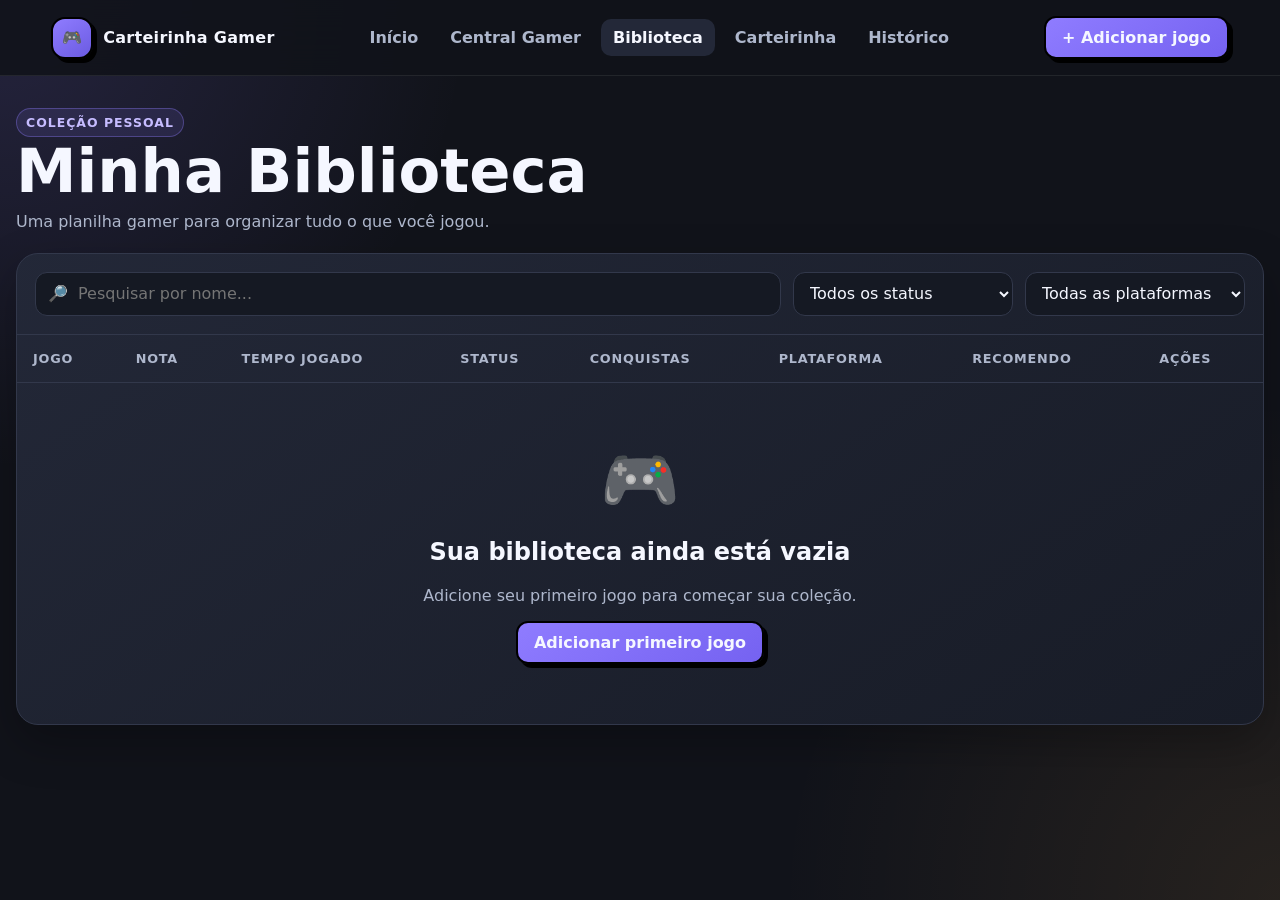
==== biblioteca.html @ 803612a3 "Add files via upload" ====
<!DOCTYPE html>
<html lang="pt-BR">

<head>
    <meta charset="UTF-8">

    <meta
        name="viewport"
        content="width=device-width, initial-scale=1.0"
    >

    <title>
        Biblioteca | Carteirinha Gamer
    </title>

    <link
        rel="stylesheet"
        href="style.css"
    >
</head>

<body data-page="biblioteca">

    <!-- =====================================================
         CABEÇALHO
    ====================================================== -->

    <header class="topo">

        <a
            class="marca"
            href="index.html"
        >
            <span class="marca-icone">
                🎮
            </span>

            <span>
                Carteirinha Gamer
            </span>
        </a>


        <nav class="menu-principal">
            <a href="index.html">
                Início
            </a>

            <a href="dashboard.html">
                Central Gamer
            </a>

            <a
                href="biblioteca.html"
                class="ativo"
            >
                Biblioteca
            </a>

            <a href="carteirinha.html">
                Carteirinha
            </a>

            <a href="historico.html">
                Histórico
            </a>
        </nav>


        <a
            class="botao botao-destaque"
            href="jogo.html"
        >
            + Adicionar jogo
        </a>

    </header>


    <!-- =====================================================
         CONTEÚDO PRINCIPAL
    ====================================================== -->

    <main class="pagina">

        <section class="cabecalho-pagina">

            <div>
                <span class="etiqueta">
                    Coleção pessoal
                </span>

                <h1>
                    Minha Biblioteca
                </h1>

                <p>
                    Uma planilha gamer para organizar tudo o que você jogou.
                </p>
            </div>

        </section>


        <!-- =================================================
             PAINEL DA BIBLIOTECA
        ================================================== -->

        <section class="painel">

            <!-- FILTROS -->

            <div class="barra-filtros">

                <label class="campo-pesquisa">
                    <span>
                        🔎
                    </span>

                    <input
                        id="buscaJogo"
                        type="text"
                        placeholder="Pesquisar por nome..."
                    >
                </label>


                <select id="filtroStatus">
                    <option value="todos">
                        Todos os status
                    </option>

                    <option value="Quero jogar">
                        Quero jogar
                    </option>

                    <option value="Jogando">
                        Jogando
                    </option>

                    <option value="Zerado">
                        Zerado
                    </option>

                    <option value="100%">
                        100%
                    </option>

                    <option value="Dropado">
                        Dropado
                    </option>
                </select>


                <select id="filtroPlataforma">
                    <option value="todas">
                        Todas as plataformas
                    </option>
                </select>

            </div>


            <!-- TABELA -->

            <div class="tabela-wrapper">

                <table class="tabela-jogos">

                    <thead>
                        <tr>
                            <th>
                                Jogo
                            </th>

                            <th>
                                Nota
                            </th>

                            <th>
                                Tempo jogado
                            </th>

                            <th>
                                Status
                            </th>

                            <th>
                                Conquistas
                            </th>

                            <th>
                                Plataforma
                            </th>

                            <th>
                                Recomendo
                            </th>

                            <th>
                                Ações
                            </th>
                        </tr>
                    </thead>

                    <tbody id="tabelaJogos">
                        <!-- O JavaScript preenche aqui -->
                    </tbody>

                </table>

            </div>


            <!-- ESTADO VAZIO -->

            <div
                class="estado-vazio"
                id="bibliotecaVazia"
                hidden
            >
                <span>
                    🎮
                </span>

                <h2>
                    Sua biblioteca ainda está vazia
                </h2>

                <p class="texto-suave">
                    Adicione seu primeiro jogo para começar sua coleção.
                </p>

                <a
                    class="botao botao-destaque"
                    href="jogo.html"
                >
                    Adicionar primeiro jogo
                </a>
            </div>

        </section>

    </main>


    <!-- =====================================================
         TOAST
    ====================================================== -->

    <div
        class="toast"
        id="toast"
        role="status"
        aria-live="polite"
    >
    </div>


    <!-- =====================================================
         JAVASCRIPT
    ====================================================== -->

    <script src="script.js"></script>

</body>

</html>
---- style.css ----
:root {
    --fundo: #11131a;
    --painel: #1b1f2a;
    --painel-2: #232838;

    --texto: #f5f7ff;
    --texto-suave: #aeb7cc;

    --destaque: #8f7cff;
    --destaque-2: #ffb84d;

    --borda: #32384b;

    --perigo: #ff6b6b;
    --sucesso: #5bd7a4;

    --sombra: 0 18px 45px rgba(0, 0, 0, 0.28);
}


/* =========================================================
   CONFIGURAÇÕES GERAIS
========================================================= */

* {
    box-sizing: border-box;
}

html {
    scroll-behavior: smooth;
}

body {
    margin: 0;
    min-height: 100vh;

    font-family:
        Inter,
        system-ui,
        -apple-system,
        BlinkMacSystemFont,
        "Segoe UI",
        sans-serif;

    background:
        radial-gradient(
            circle at top left,
            rgba(143, 124, 255, 0.16),
            transparent 30%
        ),
        radial-gradient(
            circle at bottom right,
            rgba(255, 184, 77, 0.09),
            transparent 32%
        ),
        var(--fundo);

    color: var(--texto);
}

a {
    color: inherit;
    text-decoration: none;
}

button,
input,
select,
textarea {
    font: inherit;
}

button,
a {
    -webkit-tap-highlight-color: transparent;
}


/* =========================================================
   CABEÇALHO
========================================================= */

.topo {
    position: sticky;
    top: 0;
    z-index: 30;

    display: grid;
    grid-template-columns: auto 1fr auto;

    align-items: center;
    gap: 28px;

    padding: 16px clamp(18px, 4vw, 60px);

    border-bottom: 1px solid rgba(255, 255, 255, 0.08);

    background: rgba(17, 19, 26, 0.88);

    backdrop-filter: blur(18px);
}


/* =========================================================
   LOGO
========================================================= */

.marca {
    display: inline-flex;
    align-items: center;
    gap: 10px;

    font-weight: 900;
    letter-spacing: 0.3px;
}

.marca-icone {
    display: grid;
    place-items: center;

    width: 42px;
    height: 42px;

    border: 2px solid #000;
    border-radius: 14px;

    background:
        linear-gradient(
            145deg,
            var(--destaque),
            #6b5be2
        );

    box-shadow: 4px 4px 0 #000;
}


/* =========================================================
   MENU
========================================================= */

.menu-principal {
    display: flex;
    justify-content: center;

    gap: 8px;
    flex-wrap: wrap;
}

.menu-principal a {
    padding: 9px 12px;

    border-radius: 10px;

    color: var(--texto-suave);

    font-weight: 700;
}

.menu-principal a:hover,
.menu-principal a.ativo {
    color: var(--texto);

    background: var(--painel-2);
}


/* =========================================================
   BOTÕES
========================================================= */

.botao {
    display: inline-flex;

    align-items: center;
    justify-content: center;

    gap: 8px;

    min-height: 42px;

    padding: 10px 16px;

    border: 2px solid var(--borda);
    border-radius: 12px;

    background: var(--painel-2);

    color: var(--texto);

    font-weight: 800;

    cursor: pointer;

    transition:
        transform 0.18s ease,
        filter 0.18s ease,
        border-color 0.18s ease;
}

.botao:hover {
    transform: translateY(-2px);

    filter: brightness(1.08);
}

.botao-destaque {
    border-color: #000;

    background:
        linear-gradient(
            145deg,
            var(--destaque),
            #7562f1
        );

    box-shadow: 4px 4px 0 #000;
}

.botao-claro {
    color: #171823;

    border-color: #171823;

    background: #fff;

    box-shadow: 4px 4px 0 #171823;
}

.botao-largo {
    width: 100%;
}

.botao-mini {
    min-height: auto;

    padding: 7px 10px;

    font-size: 0.8rem;
}

.botao-perigo {
    border-color: rgba(255, 107, 107, 0.45);

    color: #ffb0b0;

    background: rgba(255, 107, 107, 0.08);
}


/* =========================================================
   LAYOUT
========================================================= */

.layout-principal {
    width: min(
        1480px,
        calc(100% - 32px)
    );

    margin: 28px auto;

    display: grid;

    grid-template-columns:
        minmax(0, 1fr)
        340px;

    gap: 24px;
}

.pagina {
    width: min(
        1320px,
        calc(100% - 32px)
    );

    margin: 32px auto 80px;
}

.pagina-formulario {
    max-width: 1080px;
}


/* =========================================================
   PAINEL
========================================================= */

.painel {
    border: 1px solid var(--borda);

    border-radius: 22px;

    background:
        linear-gradient(
            145deg,
            rgba(35, 40, 56, 0.98),
            rgba(24, 28, 39, 0.98)
        );

    box-shadow: var(--sombra);
}


/* =========================================================
   TÍTULOS
========================================================= */

.titulo-secao,
.cabecalho-pagina {
    display: flex;

    align-items: end;
    justify-content: space-between;

    gap: 16px;
}

.cabecalho-pagina {
    margin-bottom: 22px;
}

.titulo-secao h1,
.titulo-secao h2,
.cabecalho-pagina h1 {
    margin: 4px 0 0;
}

.cabecalho-pagina h1 {
    font-size: clamp(2rem, 5vw, 3.8rem);

    line-height: 1;
}

.cabecalho-pagina p {
    margin: 10px 0 0;

    color: var(--texto-suave);
}


/* =========================================================
   ETIQUETAS
========================================================= */

.etiqueta {
    display: inline-flex;

    align-items: center;

    gap: 6px;

    width: fit-content;

    padding: 6px 9px;

    border:
        1px solid
        rgba(143, 124, 255, 0.35);

    border-radius: 999px;

    background:
        rgba(143, 124, 255, 0.12);

    color: #c6bcff;

    font-size: 0.78rem;
    font-weight: 900;

    text-transform: uppercase;

    letter-spacing: 0.08em;
}

.etiqueta-clara {
    color: #202131;

    background:
        rgba(255, 255, 255, 0.75);

    border-color:
        rgba(0, 0, 0, 0.1);
}

.texto-suave {
    color: var(--texto-suave);
}


/* =========================================================
   LINKS
========================================================= */

.link-discreto,
.link-botao {
    color: #c6bcff;

    font-weight: 800;
}

.link-botao {
    padding: 0;

    border: 0;

    background: transparent;

    cursor: pointer;
}


/* =========================================================
   HOME
========================================================= */

.noticias {
    padding:
        clamp(
            20px,
            3vw,
            34px
        );
}

.destaque-principal {
    position: relative;

    overflow: hidden;

    min-height: 310px;

    margin: 26px 0;

    display: grid;

    grid-template-columns:
        1.1fr
        0.9fr;

    align-items: center;

    border: 3px solid #000;

    border-radius: 24px;

    background:
        linear-gradient(
            135deg,
            rgba(143, 124, 255, 0.95),
            rgba(255, 184, 77, 0.9)
        );

    box-shadow: 8px 8px 0 #000;
}

.destaque-texto {
    padding:
        clamp(
            24px,
            5vw,
            56px
        );

    color: #171823;
}

.destaque-texto h2 {
    margin: 14px 0 10px;

    max-width: 650px;

    font-size:
        clamp(
            2rem,
            4.8vw,
            4rem
        );

    line-height: 0.98;
}

.destaque-texto p {
    max-width: 700px;

    margin-bottom: 24px;

    font-size: 1.06rem;

    font-weight: 650;
}


/* =========================================================
   ARTE DA HOME
========================================================= */

.destaque-arte {
    position: relative;

    min-height: 280px;

    display: grid;

    place-items: center;
}

.controle {
    position: relative;

    z-index: 2;

    font-size:
        clamp(
            7rem,
            14vw,
            12rem
        );

    transform: rotate(-8deg);

    filter:
        drop-shadow(
            8px
            12px
            0
            rgba(0, 0, 0, 0.28)
        );
}

.estrela {
    position: absolute;

    color: #fff;

    -webkit-text-stroke:
        2px #000;

    filter:
        drop-shadow(
            4px
            4px
            0
            #000
        );
}

.estrela-1 {
    top: 18%;
    left: 10%;

    font-size: 3rem;

    transform: rotate(-18deg);
}

.estrela-2 {
    top: 12%;
    right: 12%;

    font-size: 2.2rem;

    transform: rotate(14deg);
}

.estrela-3 {
    bottom: 12%;
    right: 18%;

    font-size: 3.8rem;

    transform: rotate(8deg);
}


/* =========================================================
   CARDS DA HOME
========================================================= */

.grade-cards {
    display: grid;

    grid-template-columns:
        repeat(
            3,
            minmax(0, 1fr)
        );

    gap: 16px;
}

.card-noticia,
.card-acao {
    border: 2px solid var(--borda);

    border-radius: 18px;

    background: var(--painel);
}

.card-noticia {
    padding: 20px;
}

.card-noticia h3,
.card-acao h2 {
    margin: 14px 0 8px;
}

.card-noticia p,
.card-acao p {
    color: var(--texto-suave);

    line-height: 1.55;
}

.card-icone {
    font-size: 2.4rem;
}


/* =========================================================
   COLUNA LATERAL
========================================================= */

.coluna-lateral {
    display: flex;

    flex-direction: column;

    gap: 24px;
}

.perfil-mini {
    padding: 24px;

    text-align: center;
}

.avatar-grande,
.avatar-carteirinha,
.avatar-topo {
    display: grid;

    place-items: center;

    border: 3px solid #000;

    background:
        linear-gradient(
            145deg,
            #fff,
            #c6bcff
        );

    box-shadow: 6px 6px 0 #000;
}

.avatar-grande {
    width: 96px;
    height: 96px;

    margin: 0 auto 18px;

    border-radius: 24px;

    font-size: 3rem;
}

.avatar-topo {
    width: 72px;
    height: 72px;

    border-radius: 18px;

    font-size: 2.2rem;
}

.perfil-mini h2 {
    margin: 4px 0 20px;
}

.mini-estatisticas {
    display: grid;

    grid-template-columns:
        repeat(3, 1fr);

    gap: 8px;

    margin-bottom: 16px;
}

.mini-estatisticas div {
    padding: 12px 6px;

    border-radius: 14px;

    background:
        rgba(255, 255, 255, 0.04);
}

.mini-estatisticas strong,
.mini-estatisticas span {
    display: block;
}

.mini-estatisticas strong {
    font-size: 1.3rem;
}

.mini-estatisticas span {
    margin-top: 4px;

    color: var(--texto-suave);

    font-size: 0.78rem;
}

.mini-favorito {
    margin: 16px 0;

    padding: 14px;

    border:
        1px dashed
        var(--borda);

    border-radius: 14px;

    text-align: left;
}

.mini-favorito span,
.mini-favorito strong {
    display: block;
}

.mini-favorito span {
    color: var(--texto-suave);

    font-size: 0.8rem;
}

.mini-favorito strong {
    margin-top: 4px;
}


/* =========================================================
   PUBLICIDADE
========================================================= */

.propaganda {
    min-height: 260px;

    padding: 20px;
}

.propaganda-miolo {
    min-height: 190px;

    display: grid;

    place-items: center;

    align-content: center;

    gap: 8px;

    margin-top: 16px;

    padding: 20px;

    border:
        2px dashed
        var(--borda);

    border-radius: 16px;

    text-align: center;
}

.propaganda-miolo span {
    font-size: 2.5rem;
}

.propaganda-miolo p {
    margin: 0;

    color: var(--texto-suave);
}


/* =========================================================
   RODAPÉ
========================================================= */

.rodape {
    display: flex;

    justify-content: space-between;

    gap: 20px;

    padding:
        24px
        clamp(
            18px,
            4vw,
            60px
        );

    border-top:
        1px solid
        var(--borda);

    color: var(--texto-suave);
}


/* =========================================================
   CENTRAL GAMER
========================================================= */

.grade-menu {
    display: grid;

    grid-template-columns:
        repeat(
            3,
            minmax(0, 1fr)
        );

    gap: 18px;
}

.card-acao {
    min-height: 220px;

    padding: 24px;

    color: inherit;

    text-align: left;

    cursor: pointer;

    transition:
        transform 0.18s ease,
        border-color 0.18s ease,
        background 0.18s ease;
}

.card-acao:hover {
    transform:
        translateY(-5px)
        rotate(-0.3deg);

    border-color: var(--destaque);

    background: var(--painel-2);
}

.card-acao-botao {
    width: 100%;
}

.card-acao-icone {
    font-size: 2.8rem;
}

.resumo-dashboard {
    margin-top: 22px;

    padding: 24px;
}


/* =========================================================
   ESTATÍSTICAS
========================================================= */

.estatisticas-grandes {
    display: grid;

    grid-template-columns:
        repeat(
            4,
            minmax(0, 1fr)
        );

    gap: 14px;

    margin-top: 18px;
}

.estatisticas-grandes article {
    padding: 18px;

    border:
        1px solid
        var(--borda);

    border-radius: 16px;

    background:
        rgba(
            255,
            255,
            255,
            0.035
        );
}

.estatisticas-grandes article > span {
    font-size: 1.7rem;
}

.estatisticas-grandes strong {
    display: block;

    margin-top: 10px;

    font-size: 2rem;
}

.estatisticas-grandes p {
    margin: 4px 0 0;

    color: var(--texto-suave);
}


/* =========================================================
   BIBLIOTECA
========================================================= */

.barra-filtros {
    display: grid;

    grid-template-columns:
        minmax(220px, 1fr)
        220px
        220px;

    gap: 12px;

    padding: 18px;

    border-bottom:
        1px solid
        var(--borda);
}

.campo-pesquisa {
    display: flex;

    align-items: center;

    gap: 8px;

    padding: 0 12px;

    border:
        1px solid
        var(--borda);

    border-radius: 12px;

    background: #151923;
}

.campo-pesquisa input {
    width: 100%;

    border: 0;

    outline: 0;

    background: transparent;

    color: var(--texto);
}

select,
input,
textarea {
    color: var(--texto);

    border:
        1px solid
        var(--borda);

    background: #151923;
}

.barra-filtros select {
    min-height: 44px;

    padding: 0 12px;

    border-radius: 12px;
}


/* =========================================================
   TABELA DA BIBLIOTECA
========================================================= */

.tabela-wrapper {
    overflow-x: auto;
}

.tabela-jogos {
    width: 100%;

    min-width: 980px;

    border-collapse: collapse;
}

.tabela-jogos th,
.tabela-jogos td {
    padding: 16px;

    border-bottom:
        1px solid
        var(--borda);

    text-align: left;

    vertical-align: middle;
}

.tabela-jogos th {
    color: var(--texto-suave);

    font-size: 0.8rem;

    text-transform: uppercase;

    letter-spacing: 0.06em;
}

.tabela-jogos tbody tr:hover {
    background:
        rgba(
            255,
            255,
            255,
            0.035
        );
}

.nome-jogo-tabela {
    font-weight: 900;
}

.tag-status {
    display: inline-block;

    padding: 6px 9px;

    border:
        1px solid
        rgba(
            143,
            124,
            255,
            0.3
        );

    border-radius: 999px;

    background:
        rgba(
            143,
            124,
            255,
            0.15
        );

    font-size: 0.78rem;

    font-weight: 900;
}

.acoes-tabela {
    display: flex;

    gap: 8px;

    flex-wrap: wrap;
}


/* =========================================================
   ESTADO VAZIO
========================================================= */

.estado-vazio {
    padding: 60px 20px;

    text-align: center;
}

.estado-vazio > span {
    font-size: 4rem;
}


/* =========================================================
   FORMULÁRIOS
========================================================= */

.formulario-jogo {
    padding:
        clamp(
            20px,
            4vw,
            36px
        );
}

.formulario-jogo fieldset {
    margin: 0 0 28px;

    padding: 0;

    border: 0;
}

.formulario-jogo legend {
    width: 100%;

    margin-bottom: 16px;

    padding-bottom: 10px;

    border-bottom:
        1px solid
        var(--borda);

    font-size: 1.2rem;

    font-weight: 900;
}

.grade-formulario {
    display: grid;

    grid-template-columns:
        repeat(
            2,
            minmax(0, 1fr)
        );

    gap: 16px;
}

.campo {
    display: flex;

    flex-direction: column;

    gap: 8px;

    font-weight: 800;
}

.campo input,
.campo select,
.campo textarea {
    width: 100%;

    padding: 12px 13px;

    border-radius: 12px;

    outline: none;
}

.campo input:focus,
.campo select:focus,
.campo textarea:focus {
    border-color: var(--destaque);

    box-shadow:
        0 0 0 3px
        rgba(143, 124, 255, 0.12);
}

.campo small {
    color: var(--texto-suave);

    font-weight: 500;
}

.campo-largo {
    grid-column: span 1;
}

.campo-total {
    grid-column: 1 / -1;
}

.acoes-formulario {
    display: flex;

    justify-content: flex-end;

    gap: 12px;
}


/* =========================================================
   CARTEIRINHA COMPLETA
========================================================= */

.carteirinha-completa {
    display: grid;

    gap: 22px;
}

.cartao-identidade {
    overflow: hidden;

    border: 4px solid #000;

    border-radius: 28px;

    background:
        linear-gradient(
            145deg,
            rgba(143, 124, 255, 0.92),
            rgba(255, 184, 77, 0.92)
        );

    color: #171823;

    box-shadow: 10px 10px 0 #000;
}

.faixa-cartao {
    display: flex;

    justify-content: space-between;

    gap: 20px;

    padding: 14px 22px;

    border-bottom: 4px solid #000;

    background:
        rgba(
            255,
            255,
            255,
            0.3
        );

    font-weight: 900;

    letter-spacing: 0.08em;
}

.identidade-conteudo {
    display: grid;

    grid-template-columns:
        150px
        1fr;

    gap: 28px;

    align-items: center;

    padding: 32px;
}

.avatar-carteirinha {
    width: 140px;
    height: 140px;

    border-radius: 28px;

    font-size: 4.7rem;
}

.identidade-conteudo h1 {
    margin: 4px 0 16px;

    font-size:
        clamp(
            2.4rem,
            6vw,
            5rem
        );

    line-height: 0.95;
}

.identidade-conteudo .texto-suave {
    color:
        rgba(
            23,
            24,
            35,
            0.68
        );
}

.estatisticas-cartao {
    margin: 0;

    padding: 0 32px 32px;
}

.estatisticas-cartao article {
    border:
        2px solid
        rgba(
            0,
            0,
            0,
            0.18
        );

    background:
        rgba(
            255,
            255,
            255,
            0.28
        );
}


/* =========================================================
   HABILIDADES
========================================================= */

.habilidades {
    display: flex;

    gap: 10px;

    flex-wrap: wrap;

    padding: 22px;
}

.habilidade {
    padding: 9px 12px;

    border: 2px solid #000;

    border-radius: 999px;

    background: var(--destaque-2);

    color: #171823;

    font-weight: 900;

    box-shadow: 3px 3px 0 #000;
}

.grade-checkbox {
    display: grid;

    grid-template-columns:
        repeat(
            2,
            minmax(0, 1fr)
        );

    gap: 10px;
}

.grade-checkbox label {
    display: flex;

    gap: 10px;

    align-items: center;

    padding: 13px;

    border:
        1px solid
        var(--borda);

    border-radius: 12px;

    background:
        rgba(
            255,
            255,
            255,
            0.035
        );

    cursor: pointer;
}

.grade-checkbox input {
    width: 18px;
    height: 18px;
}


/* =========================================================
   JOGO FAVORITO
========================================================= */

.card-favorito {
    display: grid;

    grid-template-columns:
        auto
        1fr;

    gap: 18px;

    padding: 24px;

    align-items: center;
}

.card-favorito-icone {
    display: grid;

    place-items: center;

    width: 86px;
    height: 86px;

    border: 2px solid #000;

    border-radius: 20px;

    background: #fff;

    color: #171823;

    font-size: 2.7rem;

    box-shadow: 5px 5px 0 #000;
}

.card-favorito h3 {
    margin: 0 0 6px;
}

.card-favorito p {
    margin: 4px 0;

    color: var(--texto-suave);
}


/* =========================================================
   HISTÓRICO
========================================================= */

.linha-tempo {
    padding: 24px;
}

.item-historico {
    position: relative;

    margin-left: 12px;

    padding: 0 0 26px 28px;

    border-left:
        2px solid
        var(--borda);
}

.item-historico::before {
    content: "";

    position: absolute;

    left: -7px;
    top: 4px;

    width: 12px;
    height: 12px;

    border-radius: 50%;

    background: var(--destaque);

    box-shadow:
        0 0 0 4px
        var(--painel);
}

.item-historico h3 {
    margin: 0;
}

.item-historico time {
    color: var(--texto-suave);

    font-size: 0.85rem;
}

.item-historico pre {
    white-space: pre-wrap;

    margin: 10px 0 0;

    padding: 12px;

    border:
        1px solid
        var(--borda);

    border-radius: 12px;

    background: #151923;

    color: #d9def0;

    font-family: inherit;
}


/* =========================================================
   LOGIN
========================================================= */

.modal-login {
    width:
        min(
            460px,
            calc(100% - 24px)
        );

    padding: 0;

    border:
        1px solid
        var(--borda);

    border-radius: 22px;

    background: var(--painel);

    color: var(--texto);

    box-shadow: var(--sombra);
}

.modal-login::backdrop {
    background:
        rgba(
            0,
            0,
            0,
            0.72
        );

    backdrop-filter: blur(4px);
}

.formulario-login {
    position: relative;

    display: grid;

    gap: 16px;

    padding: 26px;
}

.formulario-login h2,
.formulario-login p {
    margin: 0;
}

.formulario-login label {
    display: grid;

    gap: 8px;

    font-weight: 800;
}

.formulario-login input,
.formulario-login select {
    padding: 12px;

    border-radius: 12px;
}

.fechar-modal {
    position: absolute;

    top: 12px;
    right: 12px;

    width: 36px;
    height: 36px;

    border: 0;

    border-radius: 50%;

    background:
        rgba(
            255,
            255,
            255,
            0.08
        );

    color: var(--texto);

    font-size: 1.4rem;

    cursor: pointer;
}


/* =========================================================
   TOAST
========================================================= */

.toast {
    position: fixed;

    left: 50%;
    bottom: 24px;

    z-index: 50;

    max-width:
        min(
            540px,
            calc(100% - 28px)
        );

    padding: 12px 16px;

    border:
        1px solid
        var(--borda);

    border-radius: 12px;

    background: #0c0e13;

    box-shadow: var(--sombra);

    color: var(--texto);

    transform:
        translate(
            -50%,
            120px
        );

    opacity: 0;

    pointer-events: none;

    transition: 0.25s ease;
}

.toast.mostrar {
    transform:
        translate(
            -50%,
            0
        );

    opacity: 1;
}


/* =========================================================
   FICHA COMPLETA DO JOGO
========================================================= */

.detalhe-hero {
    display: grid;

    grid-template-columns:
        auto
        1fr
        auto;

    align-items: center;

    gap: 24px;

    padding: 28px;

    margin-bottom: 22px;
}

.detalhe-icone {
    display: grid;

    place-items: center;

    width: 120px;
    height: 120px;

    border: 3px solid #000;

    border-radius: 26px;

    background:
        linear-gradient(
            145deg,
            var(--destaque),
            var(--destaque-2)
        );

    box-shadow: 7px 7px 0 #000;

    font-size: 4rem;
}

.detalhe-titulo h1 {
    margin: 8px 0 12px;

    font-size:
        clamp(
            2.3rem,
            5vw,
            4.5rem
        );

    line-height: 1;
}

.detalhe-resumo {
    display: flex;

    flex-wrap: wrap;

    gap: 10px;
}

.detalhe-resumo span {
    padding: 7px 11px;

    border:
        1px solid
        var(--borda);

    border-radius: 999px;

    background:
        rgba(
            255,
            255,
            255,
            0.05
        );
}


/* =========================================================
   CARDS DA FICHA
========================================================= */

.grade-detalhes {
    display: grid;

    grid-template-columns:
        repeat(
            4,
            minmax(0, 1fr)
        );

    gap: 14px;

    margin-bottom: 22px;
}

.detalhe-card {
    padding: 20px;
}

.detalhe-card-icone {
    font-size: 2rem;
}

.detalhe-card p {
    margin: 12px 0 4px;

    color: var(--texto-suave);
}

.detalhe-card strong {
    font-size: 1.35rem;
}


/* =========================================================
   PLATAFORMAS E CATEGORIAS
========================================================= */

.detalhe-duas-colunas {
    display: grid;

    grid-template-columns:
        repeat(
            2,
            minmax(0, 1fr)
        );

    gap: 18px;

    margin-bottom: 22px;
}

.detalhe-bloco {
    padding: 24px;
}

.detalhe-bloco h2 {
    margin: 10px 0 18px;
}

.lista-tags {
    display: flex;

    flex-wrap: wrap;

    gap: 10px;
}

.tag-detalhe {
    padding: 8px 11px;

    border: 2px solid #000;

    border-radius: 999px;

    background: var(--destaque-2);

    color: #171823;

    font-weight: 900;

    box-shadow: 3px 3px 0 #000;
}


/* =========================================================
   EXPERIÊNCIA
========================================================= */

.detalhe-experiencia {
    padding: 28px;

    margin-bottom: 22px;
}

.experiencia-grid {
    display: grid;

    grid-template-columns:
        repeat(
            2,
            minmax(0, 1fr)
        );

    gap: 16px;

    margin-top: 22px;
}

.experiencia-positiva,
.experiencia-negativa,
.comentario-completo {
    padding: 20px;

    border-radius: 16px;
}

.experiencia-positiva {
    border:
        1px solid
        rgba(
            91,
            215,
            164,
            0.35
        );

    background:
        rgba(
            91,
            215,
            164,
            0.06
        );
}

.experiencia-negativa {
    border:
        1px solid
        rgba(
            255,
            107,
            107,
            0.35
        );

    background:
        rgba(
            255,
            107,
            107,
            0.06
        );
}

.experiencia-positiva h3,
.experiencia-negativa h3 {
    margin-top: 0;
}

.experiencia-positiva p,
.experiencia-negativa p,
.comentario-completo p {
    line-height: 1.7;

    color: var(--texto-suave);
}

.comentario-completo {
    margin-top: 16px;

    border:
        1px solid
        var(--borda);

    background:
        rgba(
            255,
            255,
            255,
            0.035
        );
}

.comentario-completo h3 {
    margin-top: 0;
}

.detalhe-data {
    margin: 18px 0 0;

    color: var(--texto-suave);
}

.detalhe-historico {
    padding: 28px;
}


/* =========================================================
   RESPONSIVIDADE
========================================================= */

@media (max-width: 1050px) {

    .layout-principal {
        grid-template-columns:
            1fr;
    }

    .coluna-lateral {
        display: grid;

        grid-template-columns:
            1fr
            1fr;
    }

    .grade-cards,
    .grade-menu {
        grid-template-columns:
            repeat(
                2,
                minmax(0, 1fr)
            );
    }

    .barra-filtros {
        grid-template-columns:
            1fr
            1fr;
    }

    .campo-pesquisa {
        grid-column:
            1 / -1;
    }
}


@media (max-width: 950px) {

    .grade-detalhes {
        grid-template-columns:
            repeat(
                2,
                minmax(0, 1fr)
            );
    }

    .detalhe-hero {
        grid-template-columns:
            auto
            1fr;
    }

    .detalhe-hero > .botao {
        grid-column:
            1 / -1;
    }
}


@media (max-width: 760px) {

    .topo {
        grid-template-columns:
            1fr
            auto;
    }

    .menu-principal {
        grid-column:
            1 / -1;

        justify-content:
            flex-start;

        overflow-x: auto;

        flex-wrap: nowrap;

        padding-bottom: 4px;
    }

    .destaque-principal {
        grid-template-columns:
            1fr;
    }

    .destaque-arte {
        min-height: 190px;
    }

    .grade-cards,
    .grade-menu,
    .estatisticas-grandes,
    .grade-formulario,
    .grade-checkbox,
    .coluna-lateral {
        grid-template-columns:
            1fr;
    }

    .barra-filtros {
        grid-template-columns:
            1fr;
    }

    .campo-pesquisa {
        grid-column:
            auto;
    }

    .titulo-secao,
    .cabecalho-pagina,
    .rodape {
        align-items:
            flex-start;

        flex-direction:
            column;
    }

    .identidade-conteudo {
        grid-template-columns:
            1fr;
    }

    .avatar-carteirinha {
        width: 110px;
        height: 110px;
    }

    .faixa-cartao {
        font-size: 0.78rem;
    }

    .estatisticas-cartao {
        padding:
            0
            20px
            20px;
    }
}


@media (max-width: 650px) {

    .detalhe-hero {
        grid-template-columns:
            1fr;
    }

    .detalhe-icone {
        width: 90px;
        height: 90px;

        font-size: 3rem;
    }

    .grade-detalhes {
        grid-template-columns:
            1fr;
    }

    .detalhe-duas-colunas {
        grid-template-columns:
            1fr;
    }

    .experiencia-grid {
        grid-template-columns:
            1fr;
    }

}
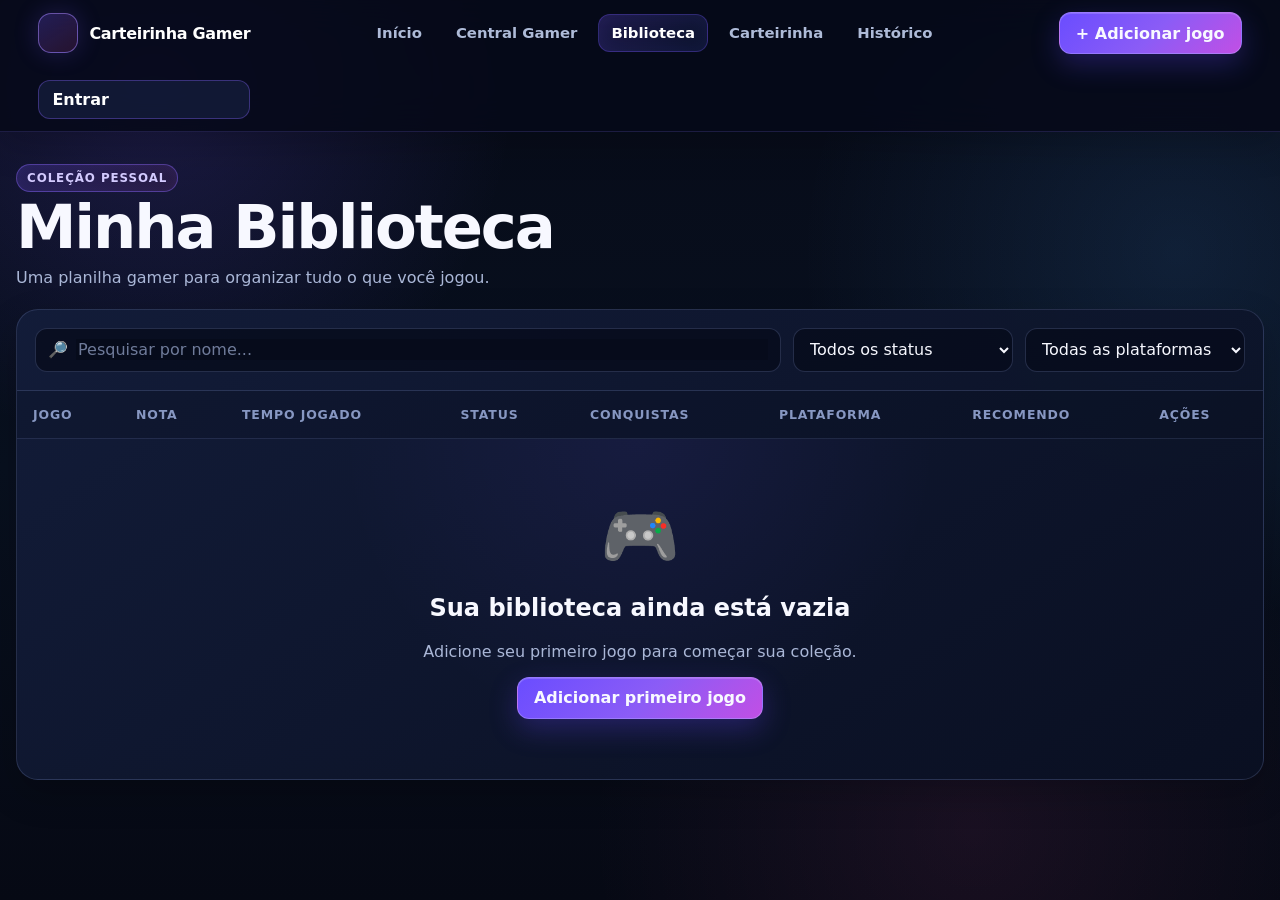
==== commit 268559d0: "Add files via upload" ====
--- a/biblioteca.html
+++ b/biblioteca.html
@@ -15,8 +15,10 @@
 
     <link
         rel="stylesheet"
-        href="style.css"
+        href="style.css?v=3.1.0"
     >
+  <link rel="stylesheet" href="theme-v5.css?v=6.2.0">
+  <link rel="stylesheet" href="auth-v62.css?v=6.2.0">
 </head>
 
 <body data-page="biblioteca">
@@ -261,8 +263,11 @@
          JAVASCRIPT
     ====================================================== -->
 
-    <script src="script.js"></script>
-
+    <script src="script.js?v=6.2.0"></script>
+  <script src="avatar-engine-v57.js?v=5.7.0"></script>
+  <script src="theme-v5.js?v=6.2.0"></script>
+
+  <script src="auth-v62.js?v=6.2.0"></script>
 </body>
 
 </html>
--- a/style.css
+++ b/style.css
@@ -1,26 +1,24 @@
 :root {
-    --fundo: #11131a;
-    --painel: #1b1f2a;
-    --painel-2: #232838;
-
-    --texto: #f5f7ff;
-    --texto-suave: #aeb7cc;
-
-    --destaque: #8f7cff;
-    --destaque-2: #ffb84d;
-
-    --borda: #32384b;
-
-    --perigo: #ff6b6b;
-    --sucesso: #5bd7a4;
-
-    --sombra: 0 18px 45px rgba(0, 0, 0, 0.28);
-}
-
-
-/* =========================================================
-   CONFIGURAÇÕES GERAIS
-========================================================= */
+    --fundo: #080d1d;
+    --fundo-2: #0b1024;
+    --painel: #10182c;
+    --painel-2: #151f38;
+    --painel-3: #1a2442;
+    --texto: #f7f8ff;
+    --texto-suave: #aeb9d6;
+    --borda: rgba(138, 154, 210, 0.20);
+    --borda-forte: rgba(124, 92, 255, 0.55);
+    --roxo: #7c5cff;
+    --roxo-2: #9b6cff;
+    --azul: #4d9cff;
+    --ciano: #38d9ff;
+    --rosa: #ff4fa3;
+    --verde: #58e0a0;
+    --laranja: #ffb35a;
+    --perigo: #ff667f;
+    --sombra: 0 20px 55px rgba(0, 0, 0, 0.36);
+    --sombra-card: 0 12px 30px rgba(0, 0, 0, 0.24);
+}
 
 * {
     box-sizing: border-box;
@@ -28,34 +26,34 @@
 
 html {
     scroll-behavior: smooth;
+    color-scheme: dark;
 }
 
 body {
     margin: 0;
     min-height: 100vh;
-
-    font-family:
-        Inter,
-        system-ui,
-        -apple-system,
-        BlinkMacSystemFont,
-        "Segoe UI",
-        sans-serif;
-
+    font-family: Inter, ui-sans-serif, system-ui, -apple-system, BlinkMacSystemFont, "Segoe UI", sans-serif;
+    color: var(--texto);
     background:
-        radial-gradient(
-            circle at top left,
-            rgba(143, 124, 255, 0.16),
-            transparent 30%
-        ),
-        radial-gradient(
-            circle at bottom right,
-            rgba(255, 184, 77, 0.09),
-            transparent 32%
-        ),
-        var(--fundo);
-
-    color: var(--texto);
+        radial-gradient(circle at 12% 0%, rgba(124, 92, 255, 0.18), transparent 30%),
+        radial-gradient(circle at 88% 12%, rgba(77, 156, 255, 0.11), transparent 28%),
+        radial-gradient(circle at 70% 100%, rgba(255, 79, 163, 0.06), transparent 30%),
+        linear-gradient(180deg, var(--fundo-2), var(--fundo));
+    background-attachment: fixed;
+}
+
+body::before {
+    content: "";
+    position: fixed;
+    inset: 0;
+    z-index: -1;
+    pointer-events: none;
+    opacity: 0.22;
+    background-image:
+        linear-gradient(rgba(255,255,255,0.018) 1px, transparent 1px),
+        linear-gradient(90deg, rgba(255,255,255,0.018) 1px, transparent 1px);
+    background-size: 34px 34px;
+    mask-image: linear-gradient(to bottom, #000, transparent 90%);
 }
 
 a {
@@ -75,6 +73,9 @@
     -webkit-tap-highlight-color: transparent;
 }
 
+img {
+    max-width: 100%;
+}
 
 /* =========================================================
    CABEÇALHO
@@ -83,87 +84,67 @@
 .topo {
     position: sticky;
     top: 0;
-    z-index: 30;
-
+    z-index: 50;
     display: grid;
     grid-template-columns: auto 1fr auto;
-
     align-items: center;
-    gap: 28px;
-
-    padding: 16px clamp(18px, 4vw, 60px);
-
-    border-bottom: 1px solid rgba(255, 255, 255, 0.08);
-
-    background: rgba(17, 19, 26, 0.88);
-
-    backdrop-filter: blur(18px);
-}
-
-
-/* =========================================================
-   LOGO
-========================================================= */
+    gap: 26px;
+    min-height: 72px;
+    padding: 12px clamp(16px, 3vw, 44px);
+    border-bottom: 1px solid rgba(124, 92, 255, 0.18);
+    background: rgba(8, 13, 29, 0.84);
+    backdrop-filter: blur(18px) saturate(130%);
+    -webkit-backdrop-filter: blur(18px) saturate(130%);
+    box-shadow: 0 8px 30px rgba(0, 0, 0, 0.16);
+}
 
 .marca {
     display: inline-flex;
     align-items: center;
-    gap: 10px;
-
+    gap: 11px;
     font-weight: 900;
-    letter-spacing: 0.3px;
+    letter-spacing: 0.1px;
 }
 
 .marca-icone {
     display: grid;
     place-items: center;
-
     width: 42px;
     height: 42px;
-
-    border: 2px solid #000;
+    border: 1px solid rgba(255,255,255,0.18);
     border-radius: 14px;
-
-    background:
-        linear-gradient(
-            145deg,
-            var(--destaque),
-            #6b5be2
-        );
-
-    box-shadow: 4px 4px 0 #000;
-}
-
-
-/* =========================================================
-   MENU
-========================================================= */
+    background: linear-gradient(145deg, var(--roxo), #523bd7);
+    box-shadow: 0 0 26px rgba(124, 92, 255, 0.28);
+}
 
 .menu-principal {
     display: flex;
     justify-content: center;
-
     gap: 8px;
     flex-wrap: wrap;
 }
 
 .menu-principal a {
     padding: 9px 12px;
-
-    border-radius: 10px;
-
+    border: 1px solid transparent;
+    border-radius: 12px;
     color: var(--texto-suave);
-
-    font-weight: 700;
-}
-
-.menu-principal a:hover,
+    font-size: 0.93rem;
+    font-weight: 750;
+    transition: 0.18s ease;
+}
+
+.menu-principal a:hover {
+    color: var(--texto);
+    background: rgba(255,255,255,0.045);
+}
+
 .menu-principal a.ativo {
-    color: var(--texto);
-
-    background: var(--painel-2);
-}
-
+    color: #fff;
+    border-color: rgba(124, 92, 255, 0.34);
+    background: linear-gradient(145deg, rgba(124,92,255,0.28), rgba(77,156,255,0.10));
+    box-shadow: inset 0 0 20px rgba(124,92,255,0.08);
+}
 
 /* =========================================================
    BOTÕES
@@ -171,60 +152,37 @@
 
 .botao {
     display: inline-flex;
-
     align-items: center;
     justify-content: center;
-
     gap: 8px;
-
     min-height: 42px;
-
     padding: 10px 16px;
-
-    border: 2px solid var(--borda);
+    border: 1px solid rgba(141, 157, 211, 0.25);
     border-radius: 12px;
-
-    background: var(--painel-2);
-
     color: var(--texto);
-
+    background: linear-gradient(145deg, rgba(24,33,58,0.96), rgba(15,23,42,0.96));
+    box-shadow: 0 8px 18px rgba(0,0,0,0.16);
     font-weight: 800;
-
     cursor: pointer;
-
-    transition:
-        transform 0.18s ease,
-        filter 0.18s ease,
-        border-color 0.18s ease;
+    transition: transform .18s ease, border-color .18s ease, filter .18s ease, box-shadow .18s ease;
 }
 
 .botao:hover {
     transform: translateY(-2px);
-
+    border-color: rgba(124,92,255,0.55);
     filter: brightness(1.08);
 }
 
 .botao-destaque {
-    border-color: #000;
-
-    background:
-        linear-gradient(
-            145deg,
-            var(--destaque),
-            #7562f1
-        );
-
-    box-shadow: 4px 4px 0 #000;
+    border-color: rgba(155,108,255,0.60);
+    background: linear-gradient(135deg, var(--roxo), #5a46e8 65%, #4c8cff);
+    box-shadow: 0 10px 28px rgba(124,92,255,0.28);
 }
 
 .botao-claro {
-    color: #171823;
-
-    border-color: #171823;
-
-    background: #fff;
-
-    box-shadow: 4px 4px 0 #171823;
+    color: #101526;
+    border-color: rgba(255,255,255,0.75);
+    background: #f5f7ff;
 }
 
 .botao-largo {
@@ -233,48 +191,30 @@
 
 .botao-mini {
     min-height: auto;
-
     padding: 7px 10px;
-
-    font-size: 0.8rem;
+    font-size: .8rem;
 }
 
 .botao-perigo {
-    border-color: rgba(255, 107, 107, 0.45);
-
-    color: #ffb0b0;
-
-    background: rgba(255, 107, 107, 0.08);
-}
-
+    color: #ffb8c4;
+    border-color: rgba(255,102,127,0.42);
+    background: rgba(255,102,127,0.08);
+}
 
 /* =========================================================
-   LAYOUT
+   LAYOUT GERAL
 ========================================================= */
 
 .layout-principal {
-    width: min(
-        1480px,
-        calc(100% - 32px)
-    );
-
+    width: min(1480px, calc(100% - 32px));
     margin: 28px auto;
-
-    display: grid;
-
-    grid-template-columns:
-        minmax(0, 1fr)
-        340px;
-
+    display: grid;
+    grid-template-columns: minmax(0,1fr) 340px;
     gap: 24px;
 }
 
 .pagina {
-    width: min(
-        1320px,
-        calc(100% - 32px)
-    );
-
+    width: min(1320px, calc(100% - 32px));
     margin: 32px auto 80px;
 }
 
@@ -282,38 +222,24 @@
     max-width: 1080px;
 }
 
-
-/* =========================================================
-   PAINEL
-========================================================= */
-
-.painel {
+.painel,
+.painel-neon {
     border: 1px solid var(--borda);
-
     border-radius: 22px;
-
     background:
-        linear-gradient(
-            145deg,
-            rgba(35, 40, 56, 0.98),
-            rgba(24, 28, 39, 0.98)
-        );
-
-    box-shadow: var(--sombra);
-}
-
-
-/* =========================================================
-   TÍTULOS
-========================================================= */
+        linear-gradient(145deg, rgba(18,27,49,0.98), rgba(11,18,35,0.98));
+    box-shadow: var(--sombra-card);
+}
+
+.painel:hover {
+    border-color: rgba(124,92,255,0.28);
+}
 
 .titulo-secao,
 .cabecalho-pagina {
     display: flex;
-
     align-items: end;
     justify-content: space-between;
-
     gap: 16px;
 }
 
@@ -324,279 +250,154 @@
 .titulo-secao h1,
 .titulo-secao h2,
 .cabecalho-pagina h1 {
-    margin: 4px 0 0;
+    margin: 5px 0 0;
 }
 
 .cabecalho-pagina h1 {
     font-size: clamp(2rem, 5vw, 3.8rem);
-
     line-height: 1;
+    letter-spacing: -0.04em;
+}
+
+.cabecalho-pagina p,
+.texto-suave {
+    color: var(--texto-suave);
 }
 
 .cabecalho-pagina p {
     margin: 10px 0 0;
-
-    color: var(--texto-suave);
-}
-
-
-/* =========================================================
-   ETIQUETAS
-========================================================= */
+}
 
 .etiqueta {
     display: inline-flex;
-
     align-items: center;
-
     gap: 6px;
-
     width: fit-content;
-
-    padding: 6px 9px;
-
-    border:
-        1px solid
-        rgba(143, 124, 255, 0.35);
-
+    padding: 6px 10px;
+    border: 1px solid rgba(124,92,255,0.40);
     border-radius: 999px;
-
-    background:
-        rgba(143, 124, 255, 0.12);
-
-    color: #c6bcff;
-
-    font-size: 0.78rem;
+    color: #c9c1ff;
+    background: rgba(124,92,255,0.12);
+    font-size: .74rem;
     font-weight: 900;
-
+    letter-spacing: .08em;
     text-transform: uppercase;
-
-    letter-spacing: 0.08em;
 }
 
 .etiqueta-clara {
-    color: #202131;
-
-    background:
-        rgba(255, 255, 255, 0.75);
-
-    border-color:
-        rgba(0, 0, 0, 0.1);
-}
-
-.texto-suave {
-    color: var(--texto-suave);
-}
-
-
-/* =========================================================
-   LINKS
-========================================================= */
+    color: #111728;
+    background: rgba(255,255,255,0.88);
+    border-color: rgba(255,255,255,0.9);
+}
 
 .link-discreto,
 .link-botao {
-    color: #c6bcff;
-
+    color: #bdb4ff;
     font-weight: 800;
+}
+
+.link-discreto:hover,
+.link-botao:hover {
+    color: #fff;
 }
 
 .link-botao {
     padding: 0;
-
     border: 0;
-
     background: transparent;
-
     cursor: pointer;
 }
-
 
 /* =========================================================
    HOME
 ========================================================= */
 
 .noticias {
-    padding:
-        clamp(
-            20px,
-            3vw,
-            34px
-        );
+    padding: clamp(20px, 3vw, 34px);
 }
 
 .destaque-principal {
     position: relative;
-
     overflow: hidden;
-
-    min-height: 310px;
-
+    min-height: 320px;
     margin: 26px 0;
-
-    display: grid;
-
-    grid-template-columns:
-        1.1fr
-        0.9fr;
-
+    display: grid;
+    grid-template-columns: 1.12fr .88fr;
     align-items: center;
-
-    border: 3px solid #000;
-
-    border-radius: 24px;
-
+    border: 1px solid rgba(124,92,255,0.42);
+    border-radius: 26px;
     background:
-        linear-gradient(
-            135deg,
-            rgba(143, 124, 255, 0.95),
-            rgba(255, 184, 77, 0.9)
-        );
-
-    box-shadow: 8px 8px 0 #000;
+        radial-gradient(circle at 80% 20%, rgba(255,79,163,0.18), transparent 25%),
+        linear-gradient(135deg, #111b39, #17133b 55%, #091225);
+    box-shadow: 0 22px 50px rgba(0,0,0,0.35), inset 0 0 40px rgba(124,92,255,0.06);
+}
+
+.destaque-principal::after {
+    content: "";
+    position: absolute;
+    inset: 0;
+    background: linear-gradient(115deg, transparent 55%, rgba(77,156,255,.08));
+    pointer-events: none;
 }
 
 .destaque-texto {
-    padding:
-        clamp(
-            24px,
-            5vw,
-            56px
-        );
-
-    color: #171823;
+    position: relative;
+    z-index: 1;
+    padding: clamp(24px,5vw,56px);
 }
 
 .destaque-texto h2 {
-    margin: 14px 0 10px;
-
-    max-width: 650px;
-
-    font-size:
-        clamp(
-            2rem,
-            4.8vw,
-            4rem
-        );
-
-    line-height: 0.98;
+    margin: 14px 0 12px;
+    max-width: 680px;
+    font-size: clamp(2rem,4.8vw,4rem);
+    line-height: .98;
+    letter-spacing: -.04em;
 }
 
 .destaque-texto p {
     max-width: 700px;
-
     margin-bottom: 24px;
-
+    color: #c7d0e8;
     font-size: 1.06rem;
-
-    font-weight: 650;
-}
-
-
-/* =========================================================
-   ARTE DA HOME
-========================================================= */
+    font-weight: 600;
+}
 
 .destaque-arte {
     position: relative;
-
     min-height: 280px;
-
-    display: grid;
-
+    display: grid;
     place-items: center;
 }
 
 .controle {
     position: relative;
-
     z-index: 2;
-
-    font-size:
-        clamp(
-            7rem,
-            14vw,
-            12rem
-        );
-
+    font-size: clamp(7rem,14vw,12rem);
     transform: rotate(-8deg);
-
-    filter:
-        drop-shadow(
-            8px
-            12px
-            0
-            rgba(0, 0, 0, 0.28)
-        );
+    filter: drop-shadow(0 0 30px rgba(124,92,255,.45));
 }
 
 .estrela {
     position: absolute;
-
     color: #fff;
-
-    -webkit-text-stroke:
-        2px #000;
-
-    filter:
-        drop-shadow(
-            4px
-            4px
-            0
-            #000
-        );
-}
-
-.estrela-1 {
-    top: 18%;
-    left: 10%;
-
-    font-size: 3rem;
-
-    transform: rotate(-18deg);
-}
-
-.estrela-2 {
-    top: 12%;
-    right: 12%;
-
-    font-size: 2.2rem;
-
-    transform: rotate(14deg);
-}
-
-.estrela-3 {
-    bottom: 12%;
-    right: 18%;
-
-    font-size: 3.8rem;
-
-    transform: rotate(8deg);
-}
-
-
-/* =========================================================
-   CARDS DA HOME
-========================================================= */
+    filter: drop-shadow(0 0 14px rgba(77,156,255,.7));
+}
+
+.estrela-1 { top: 18%; left: 10%; font-size: 3rem; transform: rotate(-18deg); }
+.estrela-2 { top: 12%; right: 12%; font-size: 2.2rem; transform: rotate(14deg); }
+.estrela-3 { bottom: 12%; right: 18%; font-size: 3.8rem; transform: rotate(8deg); }
 
 .grade-cards {
     display: grid;
-
-    grid-template-columns:
-        repeat(
-            3,
-            minmax(0, 1fr)
-        );
-
+    grid-template-columns: repeat(3,minmax(0,1fr));
     gap: 16px;
 }
 
 .card-noticia,
 .card-acao {
-    border: 2px solid var(--borda);
-
+    border: 1px solid var(--borda);
     border-radius: 18px;
-
-    background: var(--painel);
+    background: linear-gradient(145deg, rgba(20,29,52,.98), rgba(12,20,38,.98));
 }
 
 .card-noticia {
@@ -611,7 +412,6 @@
 .card-noticia p,
 .card-acao p {
     color: var(--texto-suave);
-
     line-height: 1.55;
 }
 
@@ -619,22 +419,14 @@
     font-size: 2.4rem;
 }
 
-
-/* =========================================================
-   COLUNA LATERAL
-========================================================= */
-
 .coluna-lateral {
     display: flex;
-
     flex-direction: column;
-
     gap: 24px;
 }
 
 .perfil-mini {
     padding: 24px;
-
     text-align: center;
 }
 
@@ -642,296 +434,569 @@
 .avatar-carteirinha,
 .avatar-topo {
     display: grid;
-
     place-items: center;
-
-    border: 3px solid #000;
-
-    background:
-        linear-gradient(
-            145deg,
-            #fff,
-            #c6bcff
-        );
-
-    box-shadow: 6px 6px 0 #000;
+    border: 1px solid rgba(154,139,255,.7);
+    background: linear-gradient(145deg, #2a1d64, #1b2e67);
+    box-shadow: 0 10px 30px rgba(124,92,255,.22), inset 0 0 25px rgba(255,255,255,.04);
 }
 
 .avatar-grande {
     width: 96px;
     height: 96px;
-
     margin: 0 auto 18px;
-
     border-radius: 24px;
-
     font-size: 3rem;
 }
 
 .avatar-topo {
     width: 72px;
     height: 72px;
-
     border-radius: 18px;
-
     font-size: 2.2rem;
 }
 
-.perfil-mini h2 {
-    margin: 4px 0 20px;
-}
+.perfil-mini h2 { margin: 4px 0 20px; }
 
 .mini-estatisticas {
     display: grid;
-
-    grid-template-columns:
-        repeat(3, 1fr);
-
+    grid-template-columns: repeat(3,1fr);
     gap: 8px;
-
     margin-bottom: 16px;
 }
 
 .mini-estatisticas div {
     padding: 12px 6px;
-
+    border: 1px solid var(--borda);
     border-radius: 14px;
-
-    background:
-        rgba(255, 255, 255, 0.04);
+    background: rgba(255,255,255,.035);
 }
 
 .mini-estatisticas strong,
-.mini-estatisticas span {
-    display: block;
-}
-
-.mini-estatisticas strong {
-    font-size: 1.3rem;
-}
-
-.mini-estatisticas span {
-    margin-top: 4px;
-
-    color: var(--texto-suave);
-
-    font-size: 0.78rem;
-}
+.mini-estatisticas span { display: block; }
+.mini-estatisticas strong { font-size: 1.3rem; }
+.mini-estatisticas span { margin-top: 4px; color: var(--texto-suave); font-size: .78rem; }
 
 .mini-favorito {
     margin: 16px 0;
-
     padding: 14px;
-
-    border:
-        1px dashed
-        var(--borda);
-
+    border: 1px dashed rgba(124,92,255,.28);
     border-radius: 14px;
-
     text-align: left;
 }
 
 .mini-favorito span,
-.mini-favorito strong {
-    display: block;
-}
-
-.mini-favorito span {
-    color: var(--texto-suave);
-
-    font-size: 0.8rem;
-}
-
-.mini-favorito strong {
-    margin-top: 4px;
-}
-
-
-/* =========================================================
-   PUBLICIDADE
-========================================================= */
-
-.propaganda {
-    min-height: 260px;
-
-    padding: 20px;
-}
+.mini-favorito strong { display: block; }
+.mini-favorito span { color: var(--texto-suave); font-size: .8rem; }
+.mini-favorito strong { margin-top: 4px; }
+
+.propaganda { min-height: 260px; padding: 20px; }
 
 .propaganda-miolo {
     min-height: 190px;
-
-    display: grid;
-
+    display: grid;
     place-items: center;
-
     align-content: center;
-
     gap: 8px;
-
     margin-top: 16px;
-
     padding: 20px;
-
-    border:
-        2px dashed
-        var(--borda);
-
+    border: 1px dashed rgba(124,92,255,.28);
     border-radius: 16px;
-
     text-align: center;
 }
 
-.propaganda-miolo span {
-    font-size: 2.5rem;
-}
-
-.propaganda-miolo p {
+.propaganda-miolo span { font-size: 2.5rem; }
+.propaganda-miolo p { margin: 0; color: var(--texto-suave); }
+
+.rodape {
+    display: flex;
+    justify-content: space-between;
+    gap: 20px;
+    padding: 24px clamp(18px,4vw,60px);
+    border-top: 1px solid var(--borda);
+    color: var(--texto-suave);
+}
+
+/* =========================================================
+   DASHBOARD V4
+========================================================= */
+
+.dashboard-shell {
+    width: min(1580px, calc(100% - 28px));
+    margin: 18px auto 70px;
+    display: grid;
+    grid-template-columns: 228px minmax(0,1fr);
+    gap: 18px;
+}
+
+.dashboard-sidebar {
+    position: sticky;
+    top: 90px;
+    align-self: start;
+    min-height: calc(100vh - 112px);
+    padding: 14px;
+    overflow: hidden;
+}
+
+.sidebar-menu {
+    display: grid;
+    gap: 8px;
+}
+
+.sidebar-item {
+    display: flex;
+    align-items: center;
+    gap: 11px;
+    padding: 12px 12px;
+    border: 1px solid transparent;
+    border-radius: 13px;
+    color: var(--texto-suave);
+    transition: .18s ease;
+}
+
+.sidebar-item:hover {
+    color: #fff;
+    background: rgba(255,255,255,.035);
+}
+
+.sidebar-item.ativo {
+    color: #fff;
+    border-color: rgba(124,92,255,.45);
+    background: linear-gradient(135deg, rgba(124,92,255,.28), rgba(77,156,255,.10));
+    box-shadow: 0 0 25px rgba(124,92,255,.10);
+}
+
+.sidebar-item span { font-size: 1.25rem; }
+.sidebar-item strong { font-size: .88rem; }
+
+.sidebar-poster {
+    margin-top: 18px;
+    min-height: 230px;
+    padding: 22px 16px;
+    display: flex;
+    flex-direction: column;
+    justify-content: center;
+    align-items: center;
+    border: 1px solid rgba(124,92,255,.25);
+    border-radius: 18px;
+    text-align: center;
+    background:
+        radial-gradient(circle at 50% 20%, rgba(124,92,255,.22), transparent 34%),
+        linear-gradient(155deg, rgba(32,22,82,.75), rgba(9,18,43,.95));
+}
+
+.sidebar-controle {
+    margin-bottom: 10px;
+    font-size: 4.5rem;
+    filter: drop-shadow(0 0 20px rgba(124,92,255,.55));
+}
+
+.sidebar-poster strong {
+    display: block;
+    letter-spacing: .08em;
+    line-height: 1.3;
+}
+
+.sidebar-risco {
+    margin-top: 10px;
+    color: var(--roxo-2);
+    letter-spacing: .25em;
+}
+
+.sidebar-frase {
+    margin: 14px 0 0;
+    padding: 16px;
+    border: 1px solid rgba(77,156,255,.18);
+    border-radius: 16px;
+    color: #c8d7ff;
+    background: linear-gradient(145deg, rgba(77,156,255,.08), rgba(255,79,163,.06));
+    font-size: .9rem;
+    font-weight: 700;
+    line-height: 1.5;
+}
+
+.dashboard-main {
+    min-width: 0;
+}
+
+.dashboard-hero {
+    position: relative;
+    min-height: 260px;
+    overflow: hidden;
+    display: grid;
+    grid-template-columns: 1.05fr .95fr;
+    align-items: stretch;
+    border-color: rgba(124,92,255,.45);
+    background:
+        radial-gradient(circle at 68% 30%, rgba(124,92,255,.18), transparent 30%),
+        linear-gradient(120deg, #101a39, #181143 58%, #0a1229);
+    box-shadow: 0 22px 50px rgba(0,0,0,.34), inset 0 0 44px rgba(124,92,255,.05);
+}
+
+.dashboard-hero::before {
+    content: "";
+    position: absolute;
+    inset: 0;
+    pointer-events: none;
+    background:
+        linear-gradient(90deg, rgba(8,13,29,.15), transparent 40%, rgba(255,79,163,.06)),
+        repeating-linear-gradient(135deg, transparent 0 28px, rgba(255,255,255,.014) 28px 29px);
+}
+
+.dashboard-hero-copy {
+    position: relative;
+    z-index: 2;
+    padding: clamp(24px,4vw,44px);
+    align-self: center;
+}
+
+.dashboard-hero-copy h1 {
+    margin: 12px 0 10px;
+    max-width: 720px;
+    font-size: clamp(2.2rem,4.8vw,4.3rem);
+    line-height: .95;
+    letter-spacing: -.05em;
+}
+
+.dashboard-hero-copy h1 em {
+    display: block;
+    font-style: normal;
+    background: linear-gradient(90deg, #78a8ff, #8c63ff, #ff5ca8);
+    -webkit-background-clip: text;
+    background-clip: text;
+    color: transparent;
+}
+
+.dashboard-hero-copy p {
+    max-width: 640px;
     margin: 0;
-
-    color: var(--texto-suave);
-}
-
-
-/* =========================================================
-   RODAPÉ
-========================================================= */
-
-.rodape {
-    display: flex;
-
-    justify-content: space-between;
-
-    gap: 20px;
-
-    padding:
-        24px
-        clamp(
-            18px,
-            4vw,
-            60px
-        );
-
-    border-top:
-        1px solid
-        var(--borda);
-
-    color: var(--texto-suave);
-}
-
-
-/* =========================================================
-   CENTRAL GAMER
-========================================================= */
+    color: #c8d1e8;
+    line-height: 1.55;
+    font-size: 1rem;
+}
+
+.hero-detalhes {
+    display: flex;
+    flex-wrap: wrap;
+    gap: 10px;
+    margin-top: 18px;
+    color: #aab8ff;
+    font-size: .74rem;
+    font-weight: 900;
+    letter-spacing: .11em;
+}
+
+.dashboard-hero-arte {
+    position: relative;
+    min-height: 260px;
+    overflow: hidden;
+}
+
+.dashboard-hero-arte::after {
+    content: "";
+    position: absolute;
+    inset: 0;
+    pointer-events: none;
+    background: linear-gradient(90deg, #15133f 0%, transparent 30%, transparent 80%, rgba(8,13,29,.28) 100%);
+}
+
+.dashboard-hero-arte img {
+    width: 100%;
+    height: 100%;
+    min-height: 260px;
+    object-fit: cover;
+    object-position: center;
+    display: block;
+    filter: saturate(1.08) contrast(1.03);
+}
+
+.dashboard-content-grid {
+    display: grid;
+    grid-template-columns: minmax(0,1fr) 360px;
+    gap: 18px;
+    margin-top: 18px;
+}
+
+.dashboard-centro,
+.dashboard-direita {
+    min-width: 0;
+}
+
+.dashboard-direita {
+    display: flex;
+    flex-direction: column;
+    gap: 18px;
+}
 
 .grade-menu {
     display: grid;
-
-    grid-template-columns:
-        repeat(
-            3,
-            minmax(0, 1fr)
-        );
-
-    gap: 18px;
-}
-
-.card-acao {
-    min-height: 220px;
-
-    padding: 24px;
-
+    grid-template-columns: repeat(3,minmax(0,1fr));
+    gap: 14px;
+}
+
+.grade-menu-v4 .card-acao {
+    position: relative;
+    min-height: 178px;
+    padding: 18px;
+    display: grid;
+    grid-template-columns: auto 1fr auto;
+    align-items: start;
+    gap: 13px;
+    overflow: hidden;
     color: inherit;
-
-    text-align: left;
-
-    cursor: pointer;
-
-    transition:
-        transform 0.18s ease,
-        border-color 0.18s ease,
-        background 0.18s ease;
-}
-
-.card-acao:hover {
-    transform:
-        translateY(-5px)
-        rotate(-0.3deg);
-
-    border-color: var(--destaque);
-
-    background: var(--painel-2);
-}
-
-.card-acao-botao {
+    background: linear-gradient(145deg, rgba(19,28,51,.98), rgba(11,19,36,.98));
+    transition: transform .18s ease, border-color .18s ease, box-shadow .18s ease, background .18s ease;
+}
+
+.grade-menu-v4 .card-acao::before {
+    content: "";
+    position: absolute;
+    width: 160px;
+    height: 160px;
+    right: -60px;
+    top: -70px;
+    border-radius: 50%;
+    background: radial-gradient(circle, rgba(124,92,255,.16), transparent 65%);
+    pointer-events: none;
+}
+
+.grade-menu-v4 .card-acao:hover {
+    transform: translateY(-4px);
+    border-color: rgba(124,92,255,.52);
+    box-shadow: 0 16px 34px rgba(0,0,0,.28), 0 0 24px rgba(124,92,255,.06);
+}
+
+.grade-menu-v4 .card-acao h2 {
+    margin: 3px 0 7px;
+    font-size: 1.05rem;
+}
+
+.grade-menu-v4 .card-acao p {
+    margin: 0;
+    font-size: .84rem;
+    line-height: 1.45;
+}
+
+.card-acao-icone {
+    display: grid;
+    place-items: center;
+    width: 44px;
+    height: 44px;
+    border-radius: 13px;
+    background: rgba(124,92,255,.10);
+    font-size: 1.75rem;
+}
+
+.card-seta {
+    align-self: end;
+    justify-self: end;
+    display: grid;
+    place-items: center;
+    width: 34px;
+    height: 34px;
+    border: 1px solid rgba(255,255,255,.12);
+    border-radius: 50%;
+    color: #d7dbff;
+    background: rgba(255,255,255,.035);
+}
+
+.card-biblioteca .card-acao-icone { color: #74a6ff; background: rgba(77,156,255,.10); }
+.card-adicionar .card-acao-icone { color: #ff709f; background: rgba(255,79,163,.10); }
+.card-steam .card-acao-icone { background: rgba(102,192,244,.08); }
+.card-carteirinha .card-acao-icone { color: #64e6c2; background: rgba(88,224,160,.08); }
+.card-historico .card-acao-icone { color: #ffbd6f; background: rgba(255,179,90,.08); }
+.card-perfil .card-acao-icone { color: #a782ff; background: rgba(124,92,255,.10); }
+.card-comunidade .card-acao-icone { color: #ff6caf; background: rgba(255,79,163,.10); }
+.card-configuracoes .card-acao-icone { color: #6fb1ff; background: rgba(77,156,255,.10); }
+
+.steam-card-icone {
+    padding: 8px;
+}
+
+.steam-card-icone img {
     width: 100%;
-}
-
-.card-acao-icone {
-    font-size: 2.8rem;
+    height: 100%;
+    display: block;
+    object-fit: contain;
 }
 
 .resumo-dashboard {
-    margin-top: 22px;
-
-    padding: 24px;
-}
-
-
-/* =========================================================
-   ESTATÍSTICAS
-========================================================= */
+    margin-top: 18px;
+    padding: 22px;
+}
+
+.resumo-dashboard-v4 {
+    background:
+        radial-gradient(circle at 100% 0, rgba(77,156,255,.07), transparent 28%),
+        linear-gradient(145deg, rgba(18,27,49,.98), rgba(11,18,35,.98));
+}
 
 .estatisticas-grandes {
     display: grid;
-
-    grid-template-columns:
-        repeat(
-            4,
-            minmax(0, 1fr)
-        );
-
-    gap: 14px;
-
+    grid-template-columns: repeat(4,minmax(0,1fr));
+    gap: 12px;
     margin-top: 18px;
 }
 
 .estatisticas-grandes article {
-    padding: 18px;
-
-    border:
-        1px solid
-        var(--borda);
-
-    border-radius: 16px;
-
-    background:
-        rgba(
-            255,
-            255,
-            255,
-            0.035
-        );
+    padding: 16px;
+    border: 1px solid var(--borda);
+    border-radius: 15px;
+    background: rgba(255,255,255,.028);
 }
 
 .estatisticas-grandes article > span {
-    font-size: 1.7rem;
+    font-size: 1.5rem;
 }
 
 .estatisticas-grandes strong {
     display: block;
-
-    margin-top: 10px;
-
-    font-size: 2rem;
+    margin-top: 9px;
+    font-size: clamp(1.35rem,2vw,2rem);
 }
 
 .estatisticas-grandes p {
     margin: 4px 0 0;
-
     color: var(--texto-suave);
-}
-
+    font-size: .82rem;
+}
+
+.stat-roxo { border-color: rgba(124,92,255,.32) !important; }
+.stat-verde { border-color: rgba(88,224,160,.28) !important; }
+.stat-rosa { border-color: rgba(255,102,127,.28) !important; }
+.stat-azul { border-color: rgba(77,156,255,.28) !important; }
+
+.dashboard-card-perfil,
+.dashboard-comunidade-preview {
+    padding: 18px;
+}
+
+.dashboard-card-topo {
+    display: flex;
+    justify-content: space-between;
+    gap: 12px;
+    align-items: flex-start;
+    margin-bottom: 14px;
+}
+
+.dashboard-card-topo h2 {
+    margin: 7px 0 0;
+    font-size: 1.12rem;
+}
+
+.mini-carteirinha-neon {
+    overflow: hidden;
+    border: 1px solid rgba(155,108,255,.45);
+    border-radius: 18px;
+    background:
+        radial-gradient(circle at 80% 18%, rgba(255,79,163,.10), transparent 24%),
+        linear-gradient(140deg, #151235, #131c3c 56%, #0d1730);
+    box-shadow: inset 0 0 26px rgba(124,92,255,.08), 0 10px 30px rgba(0,0,0,.28);
+}
+
+.mini-card-faixa {
+    display: flex;
+    justify-content: space-between;
+    gap: 10px;
+    padding: 11px 13px;
+    border-bottom: 1px solid rgba(255,255,255,.10);
+    background: linear-gradient(90deg, rgba(124,92,255,.34), rgba(255,79,163,.20));
+    font-size: .73rem;
+    font-weight: 900;
+    letter-spacing: .04em;
+}
+
+.mini-card-corpo {
+    display: grid;
+    grid-template-columns: 84px 1fr;
+    gap: 13px;
+    padding: 15px;
+}
+
+.mini-card-avatar {
+    display: grid;
+    place-items: center;
+    width: 84px;
+    height: 84px;
+    border: 1px solid rgba(255,255,255,.14);
+    border-radius: 18px;
+    background: linear-gradient(145deg, rgba(124,92,255,.30), rgba(77,156,255,.14));
+    font-size: 2.8rem;
+    box-shadow: inset 0 0 18px rgba(255,255,255,.04);
+}
+
+.mini-card-info {
+    min-width: 0;
+}
+
+.mini-card-info small {
+    color: #8e9fc8;
+    font-weight: 800;
+    letter-spacing: .08em;
+}
+
+.mini-card-info > strong {
+    display: block;
+    margin: 3px 0 8px;
+    overflow: hidden;
+    text-overflow: ellipsis;
+    white-space: nowrap;
+    font-size: 1.4rem;
+}
+
+.mini-card-info p {
+    margin: 5px 0;
+    color: #c7d0e8;
+    font-size: .82rem;
+}
+
+.mini-card-tags {
+    display: flex;
+    gap: 7px;
+    flex-wrap: wrap;
+    padding: 0 15px 15px;
+}
+
+.mini-card-tags span {
+    padding: 6px 9px;
+    border: 1px solid rgba(124,92,255,.28);
+    border-radius: 999px;
+    color: #d5d0ff;
+    background: rgba(124,92,255,.10);
+    font-size: .74rem;
+    font-weight: 800;
+}
+
+.dashboard-comunidade-preview {
+    background:
+        radial-gradient(circle at 100% 0, rgba(255,79,163,.10), transparent 32%),
+        linear-gradient(145deg, rgba(20,27,48,.98), rgba(11,18,35,.98));
+}
+
+.dashboard-comunidade-preview h2 {
+    margin: 9px 0 7px;
+}
+
+.dashboard-comunidade-preview p {
+    margin: 0 0 16px;
+    color: var(--texto-suave);
+    line-height: 1.5;
+}
+
+.comunidade-orbes {
+    display: flex;
+    margin: 12px 0 18px;
+}
+
+.comunidade-orbes span {
+    display: grid;
+    place-items: center;
+    width: 42px;
+    height: 42px;
+    margin-right: -7px;
+    border: 2px solid #10182c;
+    border-radius: 50%;
+    background: linear-gradient(145deg, #2c245f, #18294d);
+}
 
 /* =========================================================
    BIBLIOTECA
@@ -939,75 +1004,53 @@
 
 .barra-filtros {
     display: grid;
-
-    grid-template-columns:
-        minmax(220px, 1fr)
-        220px
-        220px;
-
+    grid-template-columns: minmax(220px,1fr) 220px 220px;
     gap: 12px;
-
     padding: 18px;
-
-    border-bottom:
-        1px solid
-        var(--borda);
+    border-bottom: 1px solid var(--borda);
 }
 
 .campo-pesquisa {
     display: flex;
-
     align-items: center;
-
     gap: 8px;
-
+    min-height: 44px;
     padding: 0 12px;
-
-    border:
-        1px solid
-        var(--borda);
-
+    border: 1px solid var(--borda);
     border-radius: 12px;
-
-    background: #151923;
+    background: #0c1325;
+}
+
+.campo-pesquisa:focus-within {
+    border-color: rgba(124,92,255,.55);
+    box-shadow: 0 0 0 3px rgba(124,92,255,.08);
 }
 
 .campo-pesquisa input {
     width: 100%;
-
     border: 0;
-
     outline: 0;
-
+    color: var(--texto);
     background: transparent;
-
-    color: var(--texto);
 }
 
 select,
 input,
 textarea {
     color: var(--texto);
-
-    border:
-        1px solid
-        var(--borda);
-
-    background: #151923;
+    border: 1px solid var(--borda);
+    background: #0c1325;
+}
+
+::placeholder {
+    color: #6f7b9a;
 }
 
 .barra-filtros select {
     min-height: 44px;
-
     padding: 0 12px;
-
     border-radius: 12px;
 }
-
-
-/* =========================================================
-   TABELA DA BIBLIOTECA
-========================================================= */
 
 .tabela-wrapper {
     overflow-x: auto;
@@ -1015,43 +1058,32 @@
 
 .tabela-jogos {
     width: 100%;
-
     min-width: 980px;
-
     border-collapse: collapse;
 }
 
 .tabela-jogos th,
 .tabela-jogos td {
     padding: 16px;
-
-    border-bottom:
-        1px solid
-        var(--borda);
-
+    border-bottom: 1px solid rgba(141,157,211,.14);
     text-align: left;
-
     vertical-align: middle;
 }
 
 .tabela-jogos th {
-    color: var(--texto-suave);
-
-    font-size: 0.8rem;
-
+    color: #8996b9;
+    background: rgba(8,13,29,.20);
+    font-size: .78rem;
     text-transform: uppercase;
-
-    letter-spacing: 0.06em;
+    letter-spacing: .07em;
+}
+
+.tabela-jogos tbody tr {
+    transition: background .15s ease;
 }
 
 .tabela-jogos tbody tr:hover {
-    background:
-        rgba(
-            255,
-            255,
-            255,
-            0.035
-        );
+    background: rgba(124,92,255,.045);
 }
 
 .nome-jogo-tabela {
@@ -1060,113 +1092,61 @@
 
 .tag-status {
     display: inline-block;
-
     padding: 6px 9px;
-
-    border:
-        1px solid
-        rgba(
-            143,
-            124,
-            255,
-            0.3
-        );
-
+    border: 1px solid rgba(124,92,255,.32);
     border-radius: 999px;
-
-    background:
-        rgba(
-            143,
-            124,
-            255,
-            0.15
-        );
-
-    font-size: 0.78rem;
-
+    color: #d2cbff;
+    background: rgba(124,92,255,.12);
+    font-size: .76rem;
     font-weight: 900;
 }
 
 .acoes-tabela {
     display: flex;
-
     gap: 8px;
-
     flex-wrap: wrap;
 }
-
-
-/* =========================================================
-   ESTADO VAZIO
-========================================================= */
 
 .estado-vazio {
     padding: 60px 20px;
-
     text-align: center;
 }
 
-.estado-vazio > span {
-    font-size: 4rem;
-}
-
+.estado-vazio > span { font-size: 4rem; }
 
 /* =========================================================
-   FORMULÁRIOS
+   FORMULÁRIOS / CATÁLOGO
 ========================================================= */
 
 .formulario-jogo {
-    padding:
-        clamp(
-            20px,
-            4vw,
-            36px
-        );
+    padding: clamp(20px,4vw,36px);
 }
 
 .formulario-jogo fieldset {
     margin: 0 0 28px;
-
     padding: 0;
-
     border: 0;
 }
 
 .formulario-jogo legend {
     width: 100%;
-
     margin-bottom: 16px;
-
     padding-bottom: 10px;
-
-    border-bottom:
-        1px solid
-        var(--borda);
-
+    border-bottom: 1px solid var(--borda);
     font-size: 1.2rem;
-
     font-weight: 900;
 }
 
 .grade-formulario {
     display: grid;
-
-    grid-template-columns:
-        repeat(
-            2,
-            minmax(0, 1fr)
-        );
-
+    grid-template-columns: repeat(2,minmax(0,1fr));
     gap: 16px;
 }
 
 .campo {
     display: flex;
-
     flex-direction: column;
-
     gap: 8px;
-
     font-weight: 800;
 }
 
@@ -1174,982 +1154,711 @@
 .campo select,
 .campo textarea {
     width: 100%;
-
     padding: 12px 13px;
-
     border-radius: 12px;
-
     outline: none;
 }
 
 .campo input:focus,
 .campo select:focus,
 .campo textarea:focus {
-    border-color: var(--destaque);
-
-    box-shadow:
-        0 0 0 3px
-        rgba(143, 124, 255, 0.12);
+    border-color: rgba(124,92,255,.66);
+    box-shadow: 0 0 0 3px rgba(124,92,255,.09);
 }
 
 .campo small {
     color: var(--texto-suave);
-
     font-weight: 500;
 }
 
-.campo-largo {
-    grid-column: span 1;
-}
-
-.campo-total {
-    grid-column: 1 / -1;
-}
+.campo-largo { grid-column: span 1; }
+.campo-total { grid-column: 1 / -1; }
 
 .acoes-formulario {
     display: flex;
-
     justify-content: flex-end;
-
     gap: 12px;
 }
 
+.busca-catalogo {
+    margin-bottom: 30px;
+    padding: 22px;
+    border: 1px solid rgba(124,92,255,.22);
+    border-radius: 18px;
+    background: linear-gradient(145deg, rgba(124,92,255,.07), rgba(77,156,255,.03));
+}
+
+.busca-catalogo-cabecalho {
+    display: flex;
+    justify-content: space-between;
+    align-items: flex-start;
+    gap: 18px;
+    margin-bottom: 18px;
+}
+
+.busca-catalogo-cabecalho h2 { margin: 8px 0 5px; }
+.busca-catalogo-cabecalho p { margin: 0; }
+.busca-catalogo-linha { display: grid; grid-template-columns: 1fr; }
+
+.busca-catalogo-controles {
+    display: grid;
+    grid-template-columns: minmax(0,1fr) auto;
+    gap: 10px;
+}
+
+.busca-catalogo-controles input { min-height: 46px; }
+.busca-catalogo-controles .botao { min-width: 125px; }
+.status-catalogo { margin: 14px 0 0; }
+
+.resultados-catalogo {
+    display: grid;
+    grid-template-columns: repeat(2,minmax(0,1fr));
+    gap: 10px;
+    margin-top: 14px;
+}
+
+.resultado-catalogo {
+    display: grid;
+    grid-template-columns: 74px minmax(0,1fr) auto;
+    gap: 12px;
+    align-items: center;
+    width: 100%;
+    min-height: 92px;
+    padding: 9px;
+    border: 1px solid var(--borda);
+    border-radius: 14px;
+    color: var(--texto);
+    background: #0d1427;
+    text-align: left;
+    cursor: pointer;
+    transition: .16s ease;
+}
+
+.resultado-catalogo:hover {
+    transform: translateY(-2px);
+    border-color: rgba(124,92,255,.55);
+    background: #121b31;
+}
+
+.resultado-catalogo-capa {
+    display: grid;
+    place-items: center;
+    width: 74px;
+    height: 74px;
+    overflow: hidden;
+    border-radius: 11px;
+    background: rgba(255,255,255,.05);
+}
+
+.resultado-catalogo-capa img,
+.catalogo-capa-selecionada img {
+    width: 100%;
+    height: 100%;
+    object-fit: cover;
+}
+
+.resultado-catalogo-sem-capa { font-size: 2rem; }
+.resultado-catalogo-info { min-width: 0; }
+.resultado-catalogo-info strong,
+.resultado-catalogo-info small { display: block; }
+.resultado-catalogo-info strong { overflow: hidden; text-overflow: ellipsis; white-space: nowrap; }
+.resultado-catalogo-info small { margin-top: 6px; color: var(--texto-suave); line-height: 1.4; }
+.resultado-catalogo-seta { padding-right: 6px; color: var(--roxo-2); font-size: 1.4rem; font-weight: 900; }
+
+.jogo-catalogo-selecionado {
+    display: grid;
+    grid-template-columns: 110px minmax(0,1fr) auto;
+    gap: 18px;
+    align-items: center;
+    margin-top: 18px;
+    padding: 14px;
+    border: 1px solid rgba(124,92,255,.52);
+    border-radius: 16px;
+    background: rgba(124,92,255,.07);
+}
+
+.jogo-catalogo-selecionado[hidden] { display: none; }
+
+.catalogo-capa-selecionada {
+    display: grid;
+    place-items: center;
+    width: 110px;
+    height: 110px;
+    overflow: hidden;
+    border-radius: 14px;
+    background: rgba(255,255,255,.05);
+    font-size: 2.6rem;
+}
+
+.catalogo-selecionado-info h3 { margin: 7px 0 6px; }
+.catalogo-selecionado-info p { margin: 3px 0; }
+.catalogo-plataformas-disponiveis { margin-top: 12px; }
+.catalogo-plataformas-disponiveis > strong { display: block; margin-bottom: 8px; font-size: .82rem; }
+.lista-tags-compacta { gap: 7px; }
+
+.tag-catalogo-plataforma,
+.tag-detalhe,
+.habilidade {
+    padding: 7px 10px;
+    border: 1px solid rgba(124,92,255,.34);
+    border-radius: 999px;
+    color: #d7d1ff;
+    background: rgba(124,92,255,.11);
+    font-size: .78rem;
+    font-weight: 900;
+}
+
+.seletor-plataformas {
+    padding: 14px;
+    border: 1px solid var(--borda);
+    border-radius: 14px;
+    background: rgba(124,92,255,.04);
+}
+
+.seletor-plataformas[hidden] { display: none; }
+.seletor-plataformas p { margin: 0 0 12px; font-weight: 500; }
+.opcoes-plataformas { display: flex; flex-wrap: wrap; gap: 9px; }
+
+.opcao-plataforma {
+    display: inline-flex;
+    align-items: center;
+    gap: 8px;
+    padding: 9px 11px;
+    border: 1px solid var(--borda);
+    border-radius: 999px;
+    color: var(--texto);
+    background: #0c1325;
+    font-size: .86rem;
+    font-weight: 800;
+    cursor: pointer;
+    transition: .16s ease;
+}
+
+.opcao-plataforma:hover,
+.opcao-plataforma:has(input:checked) {
+    border-color: rgba(124,92,255,.55);
+    background: rgba(124,92,255,.11);
+}
+
+.opcao-plataforma input {
+    width: 16px;
+    height: 16px;
+    margin: 0;
+    accent-color: var(--roxo);
+}
 
 /* =========================================================
-   CARTEIRINHA COMPLETA
+   CARTEIRINHA
 ========================================================= */
 
 .carteirinha-completa {
     display: grid;
-
     gap: 22px;
 }
 
 .cartao-identidade {
+    position: relative;
     overflow: hidden;
-
-    border: 4px solid #000;
-
+    border: 1px solid rgba(155,108,255,.62);
     border-radius: 28px;
-
+    color: var(--texto);
     background:
-        linear-gradient(
-            145deg,
-            rgba(143, 124, 255, 0.92),
-            rgba(255, 184, 77, 0.92)
-        );
-
-    color: #171823;
-
-    box-shadow: 10px 10px 0 #000;
+        radial-gradient(circle at 90% 14%, rgba(255,79,163,.16), transparent 26%),
+        radial-gradient(circle at 16% 80%, rgba(77,156,255,.12), transparent 28%),
+        linear-gradient(135deg, #17143d, #1a2150 52%, #0f1935);
+    box-shadow: 0 24px 60px rgba(0,0,0,.38), inset 0 0 44px rgba(124,92,255,.07);
+}
+
+.cartao-identidade::before {
+    content: "";
+    position: absolute;
+    inset: 0;
+    pointer-events: none;
+    opacity: .18;
+    background-image:
+        radial-gradient(circle at 12% 22%, rgba(255,255,255,.18) 0 1px, transparent 2px),
+        radial-gradient(circle at 78% 66%, rgba(255,255,255,.12) 0 1px, transparent 2px);
+    background-size: 44px 44px, 58px 58px;
 }
 
 .faixa-cartao {
-    display: flex;
-
+    position: relative;
+    z-index: 1;
+    display: flex;
     justify-content: space-between;
-
     gap: 20px;
-
     padding: 14px 22px;
-
-    border-bottom: 4px solid #000;
-
-    background:
-        rgba(
-            255,
-            255,
-            255,
-            0.3
-        );
-
+    border-bottom: 1px solid rgba(255,255,255,.12);
+    background: linear-gradient(90deg, rgba(124,92,255,.34), rgba(255,79,163,.16));
     font-weight: 900;
-
-    letter-spacing: 0.08em;
+    letter-spacing: .08em;
 }
 
 .identidade-conteudo {
-    display: grid;
-
-    grid-template-columns:
-        150px
-        1fr;
-
+    position: relative;
+    z-index: 1;
+    display: grid;
+    grid-template-columns: 150px 1fr;
     gap: 28px;
-
     align-items: center;
-
     padding: 32px;
 }
 
 .avatar-carteirinha {
     width: 140px;
     height: 140px;
-
     border-radius: 28px;
-
     font-size: 4.7rem;
 }
 
 .identidade-conteudo h1 {
     margin: 4px 0 16px;
-
-    font-size:
-        clamp(
-            2.4rem,
-            6vw,
-            5rem
-        );
-
-    line-height: 0.95;
-}
-
-.identidade-conteudo .texto-suave {
-    color:
-        rgba(
-            23,
-            24,
-            35,
-            0.68
-        );
-}
+    font-size: clamp(2.4rem,6vw,5rem);
+    line-height: .95;
+}
+
+.identidade-conteudo .texto-suave { color: #b7c3df; }
 
 .estatisticas-cartao {
+    position: relative;
+    z-index: 1;
     margin: 0;
-
     padding: 0 32px 32px;
 }
 
 .estatisticas-cartao article {
-    border:
-        2px solid
-        rgba(
-            0,
-            0,
-            0,
-            0.18
-        );
-
-    background:
-        rgba(
-            255,
-            255,
-            255,
-            0.28
-        );
-}
-
-
-/* =========================================================
-   HABILIDADES
-========================================================= */
+    border-color: rgba(255,255,255,.10);
+    background: rgba(255,255,255,.035);
+}
 
 .habilidades {
     display: flex;
-
     gap: 10px;
-
     flex-wrap: wrap;
-
     padding: 22px;
 }
 
-.habilidade {
-    padding: 9px 12px;
-
-    border: 2px solid #000;
-
-    border-radius: 999px;
-
-    background: var(--destaque-2);
-
-    color: #171823;
-
-    font-weight: 900;
-
-    box-shadow: 3px 3px 0 #000;
-}
-
 .grade-checkbox {
     display: grid;
-
-    grid-template-columns:
-        repeat(
-            2,
-            minmax(0, 1fr)
-        );
-
+    grid-template-columns: repeat(2,minmax(0,1fr));
     gap: 10px;
 }
 
 .grade-checkbox label {
     display: flex;
-
     gap: 10px;
-
     align-items: center;
-
     padding: 13px;
-
-    border:
-        1px solid
-        var(--borda);
-
+    border: 1px solid var(--borda);
     border-radius: 12px;
-
-    background:
-        rgba(
-            255,
-            255,
-            255,
-            0.035
-        );
-
+    background: rgba(255,255,255,.025);
     cursor: pointer;
 }
 
-.grade-checkbox input {
-    width: 18px;
-    height: 18px;
-}
-
-
-/* =========================================================
-   JOGO FAVORITO
-========================================================= */
+.grade-checkbox input { width: 18px; height: 18px; accent-color: var(--roxo); }
 
 .card-favorito {
     display: grid;
-
-    grid-template-columns:
-        auto
-        1fr;
-
+    grid-template-columns: auto 1fr;
     gap: 18px;
-
     padding: 24px;
-
     align-items: center;
 }
 
 .card-favorito-icone {
     display: grid;
-
     place-items: center;
-
     width: 86px;
     height: 86px;
-
-    border: 2px solid #000;
-
+    border: 1px solid rgba(124,92,255,.42);
     border-radius: 20px;
-
-    background: #fff;
-
-    color: #171823;
-
+    color: #fff;
+    background: linear-gradient(145deg, #24195c, #163059);
     font-size: 2.7rem;
-
-    box-shadow: 5px 5px 0 #000;
-}
-
-.card-favorito h3 {
-    margin: 0 0 6px;
-}
-
-.card-favorito p {
-    margin: 4px 0;
-
-    color: var(--texto-suave);
-}
-
+    box-shadow: 0 10px 26px rgba(0,0,0,.28);
+}
+
+.card-favorito h3 { margin: 0 0 6px; }
+.card-favorito p { margin: 4px 0; color: var(--texto-suave); }
 
 /* =========================================================
    HISTÓRICO
 ========================================================= */
 
-.linha-tempo {
-    padding: 24px;
-}
+.linha-tempo { padding: 24px; }
 
 .item-historico {
     position: relative;
-
     margin-left: 12px;
-
     padding: 0 0 26px 28px;
-
-    border-left:
-        2px solid
-        var(--borda);
+    border-left: 2px solid rgba(124,92,255,.24);
 }
 
 .item-historico::before {
     content: "";
-
     position: absolute;
-
     left: -7px;
     top: 4px;
-
     width: 12px;
     height: 12px;
-
     border-radius: 50%;
-
-    background: var(--destaque);
-
-    box-shadow:
-        0 0 0 4px
-        var(--painel);
-}
-
-.item-historico h3 {
-    margin: 0;
-}
-
-.item-historico time {
-    color: var(--texto-suave);
-
-    font-size: 0.85rem;
-}
-
+    background: var(--roxo);
+    box-shadow: 0 0 0 4px var(--painel), 0 0 18px rgba(124,92,255,.55);
+}
+
+.item-historico h3 { margin: 0; }
+.item-historico time { color: var(--texto-suave); font-size: .85rem; }
 .item-historico pre {
     white-space: pre-wrap;
-
     margin: 10px 0 0;
-
     padding: 12px;
-
-    border:
-        1px solid
-        var(--borda);
-
+    border: 1px solid var(--borda);
     border-radius: 12px;
-
-    background: #151923;
-
     color: #d9def0;
-
+    background: #0c1325;
     font-family: inherit;
 }
 
-
 /* =========================================================
-   LOGIN
+   DETALHES DO JOGO
 ========================================================= */
 
+.detalhe-hero {
+    display: grid;
+    grid-template-columns: auto 1fr auto;
+    align-items: center;
+    gap: 24px;
+    padding: 28px;
+    margin-bottom: 22px;
+}
+
+.detalhe-icone {
+    display: grid;
+    place-items: center;
+    width: 120px;
+    height: 120px;
+    border: 1px solid rgba(124,92,255,.5);
+    border-radius: 26px;
+    background: linear-gradient(145deg, #281b65, #17335d);
+    box-shadow: 0 14px 30px rgba(0,0,0,.28);
+    font-size: 4rem;
+}
+
+.detalhe-titulo h1 {
+    margin: 8px 0 12px;
+    font-size: clamp(2.3rem,5vw,4.5rem);
+    line-height: 1;
+}
+
+.detalhe-resumo { display: flex; flex-wrap: wrap; gap: 10px; }
+.detalhe-resumo span {
+    padding: 7px 11px;
+    border: 1px solid var(--borda);
+    border-radius: 999px;
+    color: #cbd4e9;
+    background: rgba(255,255,255,.035);
+}
+
+.grade-detalhes {
+    display: grid;
+    grid-template-columns: repeat(4,minmax(0,1fr));
+    gap: 14px;
+    margin-bottom: 22px;
+}
+
+.detalhe-card { padding: 20px; }
+.detalhe-card-icone { font-size: 2rem; }
+.detalhe-card p { margin: 12px 0 4px; color: var(--texto-suave); }
+.detalhe-card strong { font-size: 1.35rem; }
+
+.detalhe-duas-colunas {
+    display: grid;
+    grid-template-columns: repeat(2,minmax(0,1fr));
+    gap: 18px;
+    margin-bottom: 22px;
+}
+
+.detalhe-bloco { padding: 24px; }
+.detalhe-bloco h2 { margin: 10px 0 18px; }
+.lista-tags { display: flex; flex-wrap: wrap; gap: 10px; }
+
+.detalhe-experiencia { padding: 28px; margin-bottom: 22px; }
+.experiencia-grid { display: grid; grid-template-columns: repeat(2,minmax(0,1fr)); gap: 16px; margin-top: 22px; }
+.experiencia-positiva,
+.experiencia-negativa,
+.comentario-completo { padding: 20px; border-radius: 16px; }
+.experiencia-positiva { border: 1px solid rgba(88,224,160,.28); background: rgba(88,224,160,.045); }
+.experiencia-negativa { border: 1px solid rgba(255,102,127,.28); background: rgba(255,102,127,.045); }
+.experiencia-positiva h3,
+.experiencia-negativa h3 { margin-top: 0; }
+.experiencia-positiva p,
+.experiencia-negativa p,
+.comentario-completo p { line-height: 1.7; color: var(--texto-suave); }
+.comentario-completo { margin-top: 16px; border: 1px solid var(--borda); background: rgba(255,255,255,.025); }
+.comentario-completo h3 { margin-top: 0; }
+.detalhe-data { margin: 18px 0 0; color: var(--texto-suave); }
+.detalhe-historico { padding: 28px; }
+
+/* =========================================================
+   COMUNIDADE / PERFIL PÚBLICO
+========================================================= */
+
+.perfil-publico-painel { padding: 28px; }
+.perfil-publico-configuracao { display: grid; gap: 18px; margin-top: 18px; }
+
+.opcao-publicacao {
+    display: flex;
+    align-items: flex-start;
+    gap: 14px;
+    padding: 18px;
+    border: 1px solid var(--borda);
+    border-radius: 16px;
+    background: rgba(255,255,255,.025);
+    cursor: pointer;
+}
+
+.opcao-publicacao input { width: 20px; height: 20px; margin-top: 2px; accent-color: var(--roxo); }
+.opcao-publicacao span { display: grid; gap: 5px; }
+.opcao-publicacao small { color: var(--texto-suave); font-weight: 500; }
+
+.aviso-privacidade {
+    margin: 0;
+    padding: 14px 16px;
+    border-left: 3px solid var(--roxo);
+    border-radius: 0 12px 12px 0;
+    color: #c8d1e8;
+    background: rgba(124,92,255,.07);
+}
+
+.acoes-perfil-publico { display: flex; flex-wrap: wrap; gap: 10px; }
+.status-perfil-publico { padding: 14px 16px; border: 1px dashed var(--borda); border-radius: 12px; color: var(--texto-suave); }
+.comunidade-painel { padding-bottom: 24px; }
+
+.barra-comunidade {
+    display: grid;
+    grid-template-columns: minmax(220px,1fr) auto;
+    gap: 12px;
+    padding: 18px;
+    border-bottom: 1px solid var(--borda);
+}
+
+.comunidade-pesquisa { min-height: 48px; }
+.comunidade-status { margin: 18px 20px 0; }
+
+.grade-jogadores {
+    display: grid;
+    grid-template-columns: repeat(2,minmax(0,1fr));
+    gap: 14px;
+    padding: 20px;
+}
+
+.card-jogador-publico {
+    display: grid;
+    grid-template-columns: auto 1fr auto;
+    align-items: center;
+    gap: 16px;
+    min-height: 150px;
+    padding: 20px;
+    border: 1px solid var(--borda);
+    border-radius: 18px;
+    color: inherit;
+    background: linear-gradient(145deg, rgba(20,29,52,.98), rgba(12,20,38,.98));
+    transition: .18s ease;
+}
+
+.card-jogador-publico:hover {
+    transform: translateY(-4px);
+    border-color: rgba(124,92,255,.5);
+    background: #15203a;
+}
+
+.avatar-jogador-publico {
+    display: grid;
+    place-items: center;
+    width: 82px;
+    height: 82px;
+    border: 1px solid rgba(124,92,255,.5);
+    border-radius: 20px;
+    background: linear-gradient(145deg, #281b65, #1c3761);
+    box-shadow: 0 10px 25px rgba(0,0,0,.28);
+    font-size: 2.7rem;
+}
+
+.info-jogador-publico h2 { margin: 0 0 8px; }
+.info-jogador-publico p { margin: 4px 0; color: var(--texto-suave); }
+.resumo-jogador-publico { display: flex; flex-wrap: wrap; gap: 8px; margin-top: 12px; }
+.resumo-jogador-publico span {
+    padding: 6px 9px;
+    border: 1px solid var(--borda);
+    border-radius: 999px;
+    background: rgba(255,255,255,.035);
+    font-size: .82rem;
+    font-weight: 800;
+}
+.seta-jogador-publico { color: var(--roxo-2); font-size: 1.7rem; font-weight: 900; }
+.carregando-perfil-publico { padding: 70px 24px; text-align: center; }
+.carregando-perfil-publico > span { font-size: 4rem; }
+.perfil-publico-visualizacao { display: grid; gap: 22px; }
+.biblioteca-publica { padding: 28px; }
+.grade-biblioteca-publica { display: grid; grid-template-columns: repeat(3,minmax(0,1fr)); gap: 16px; margin-top: 20px; }
+.jogo-publico-card { overflow: hidden; border: 1px solid var(--borda); border-radius: 18px; background: rgba(255,255,255,.025); }
+.jogo-publico-capa { width: 100%; aspect-ratio: 16/9; overflow: hidden; background: #0c1325; }
+.jogo-publico-capa img { width: 100%; height: 100%; object-fit: cover; display: block; }
+.capa-publica-vazia { display: grid; place-items: center; width: 100%; height: 100%; font-size: 3rem; background: linear-gradient(145deg, rgba(124,92,255,.14), rgba(77,156,255,.07)); }
+.jogo-publico-info { padding: 16px; }
+.jogo-publico-info h3 { margin: 0 0 10px; }
+.jogo-publico-info p { margin: 5px 0; }
+.atribuicao-rawg { margin: 20px 0 0; color: var(--texto-suave); font-size: .82rem; }
+.atribuicao-rawg a { color: #b9b0ff; font-weight: 800; }
+.perfil-publico-data { margin: 0; text-align: right; }
+
+/* =========================================================
+   MODAL / TOAST
+========================================================= */
+
 .modal-login {
-    width:
-        min(
-            460px,
-            calc(100% - 24px)
-        );
-
+    width: min(460px, calc(100% - 24px));
     padding: 0;
-
-    border:
-        1px solid
-        var(--borda);
-
+    border: 1px solid rgba(124,92,255,.30);
     border-radius: 22px;
-
-    background: var(--painel);
-
     color: var(--texto);
-
+    background: #10182c;
     box-shadow: var(--sombra);
 }
 
 .modal-login::backdrop {
-    background:
-        rgba(
-            0,
-            0,
-            0,
-            0.72
-        );
-
+    background: rgba(0,0,0,.72);
     backdrop-filter: blur(4px);
 }
 
-.formulario-login {
-    position: relative;
-
-    display: grid;
-
-    gap: 16px;
-
-    padding: 26px;
-}
-
+.formulario-login { position: relative; display: grid; gap: 16px; padding: 26px; }
 .formulario-login h2,
-.formulario-login p {
-    margin: 0;
-}
-
-.formulario-login label {
-    display: grid;
-
-    gap: 8px;
-
-    font-weight: 800;
-}
-
+.formulario-login p { margin: 0; }
+.formulario-login label { display: grid; gap: 8px; font-weight: 800; }
 .formulario-login input,
-.formulario-login select {
-    padding: 12px;
-
-    border-radius: 12px;
-}
+.formulario-login select { padding: 12px; border-radius: 12px; }
 
 .fechar-modal {
     position: absolute;
-
     top: 12px;
     right: 12px;
-
     width: 36px;
     height: 36px;
-
-    border: 0;
-
+    border: 1px solid var(--borda);
     border-radius: 50%;
-
-    background:
-        rgba(
-            255,
-            255,
-            255,
-            0.08
-        );
-
     color: var(--texto);
-
+    background: rgba(255,255,255,.05);
     font-size: 1.4rem;
-
     cursor: pointer;
 }
-
-
-/* =========================================================
-   TOAST
-========================================================= */
 
 .toast {
     position: fixed;
-
     left: 50%;
     bottom: 24px;
-
-    z-index: 50;
-
-    max-width:
-        min(
-            540px,
-            calc(100% - 28px)
-        );
-
+    z-index: 90;
+    max-width: min(540px, calc(100% - 28px));
     padding: 12px 16px;
-
-    border:
-        1px solid
-        var(--borda);
-
+    border: 1px solid rgba(124,92,255,.3);
     border-radius: 12px;
-
-    background: #0c0e13;
-
+    color: var(--texto);
+    background: #090f20;
     box-shadow: var(--sombra);
-
-    color: var(--texto);
-
-    transform:
-        translate(
-            -50%,
-            120px
-        );
-
+    transform: translate(-50%, 120px);
     opacity: 0;
-
     pointer-events: none;
-
-    transition: 0.25s ease;
+    transition: .25s ease;
 }
 
 .toast.mostrar {
-    transform:
-        translate(
-            -50%,
-            0
-        );
-
+    transform: translate(-50%, 0);
     opacity: 1;
 }
-
-
-/* =========================================================
-   FICHA COMPLETA DO JOGO
-========================================================= */
-
-.detalhe-hero {
-    display: grid;
-
-    grid-template-columns:
-        auto
-        1fr
-        auto;
-
-    align-items: center;
-
-    gap: 24px;
-
-    padding: 28px;
-
-    margin-bottom: 22px;
-}
-
-.detalhe-icone {
-    display: grid;
-
-    place-items: center;
-
-    width: 120px;
-    height: 120px;
-
-    border: 3px solid #000;
-
-    border-radius: 26px;
-
-    background:
-        linear-gradient(
-            145deg,
-            var(--destaque),
-            var(--destaque-2)
-        );
-
-    box-shadow: 7px 7px 0 #000;
-
-    font-size: 4rem;
-}
-
-.detalhe-titulo h1 {
-    margin: 8px 0 12px;
-
-    font-size:
-        clamp(
-            2.3rem,
-            5vw,
-            4.5rem
-        );
-
-    line-height: 1;
-}
-
-.detalhe-resumo {
-    display: flex;
-
-    flex-wrap: wrap;
-
-    gap: 10px;
-}
-
-.detalhe-resumo span {
-    padding: 7px 11px;
-
-    border:
-        1px solid
-        var(--borda);
-
-    border-radius: 999px;
-
-    background:
-        rgba(
-            255,
-            255,
-            255,
-            0.05
-        );
-}
-
-
-/* =========================================================
-   CARDS DA FICHA
-========================================================= */
-
-.grade-detalhes {
-    display: grid;
-
-    grid-template-columns:
-        repeat(
-            4,
-            minmax(0, 1fr)
-        );
-
-    gap: 14px;
-
-    margin-bottom: 22px;
-}
-
-.detalhe-card {
-    padding: 20px;
-}
-
-.detalhe-card-icone {
-    font-size: 2rem;
-}
-
-.detalhe-card p {
-    margin: 12px 0 4px;
-
-    color: var(--texto-suave);
-}
-
-.detalhe-card strong {
-    font-size: 1.35rem;
-}
-
-
-/* =========================================================
-   PLATAFORMAS E CATEGORIAS
-========================================================= */
-
-.detalhe-duas-colunas {
-    display: grid;
-
-    grid-template-columns:
-        repeat(
-            2,
-            minmax(0, 1fr)
-        );
-
-    gap: 18px;
-
-    margin-bottom: 22px;
-}
-
-.detalhe-bloco {
-    padding: 24px;
-}
-
-.detalhe-bloco h2 {
-    margin: 10px 0 18px;
-}
-
-.lista-tags {
-    display: flex;
-
-    flex-wrap: wrap;
-
-    gap: 10px;
-}
-
-.tag-detalhe {
-    padding: 8px 11px;
-
-    border: 2px solid #000;
-
-    border-radius: 999px;
-
-    background: var(--destaque-2);
-
-    color: #171823;
-
-    font-weight: 900;
-
-    box-shadow: 3px 3px 0 #000;
-}
-
-
-/* =========================================================
-   EXPERIÊNCIA
-========================================================= */
-
-.detalhe-experiencia {
-    padding: 28px;
-
-    margin-bottom: 22px;
-}
-
-.experiencia-grid {
-    display: grid;
-
-    grid-template-columns:
-        repeat(
-            2,
-            minmax(0, 1fr)
-        );
-
-    gap: 16px;
-
-    margin-top: 22px;
-}
-
-.experiencia-positiva,
-.experiencia-negativa,
-.comentario-completo {
-    padding: 20px;
-
-    border-radius: 16px;
-}
-
-.experiencia-positiva {
-    border:
-        1px solid
-        rgba(
-            91,
-            215,
-            164,
-            0.35
-        );
-
-    background:
-        rgba(
-            91,
-            215,
-            164,
-            0.06
-        );
-}
-
-.experiencia-negativa {
-    border:
-        1px solid
-        rgba(
-            255,
-            107,
-            107,
-            0.35
-        );
-
-    background:
-        rgba(
-            255,
-            107,
-            107,
-            0.06
-        );
-}
-
-.experiencia-positiva h3,
-.experiencia-negativa h3 {
-    margin-top: 0;
-}
-
-.experiencia-positiva p,
-.experiencia-negativa p,
-.comentario-completo p {
-    line-height: 1.7;
-
-    color: var(--texto-suave);
-}
-
-.comentario-completo {
-    margin-top: 16px;
-
-    border:
-        1px solid
-        var(--borda);
-
-    background:
-        rgba(
-            255,
-            255,
-            255,
-            0.035
-        );
-}
-
-.comentario-completo h3 {
-    margin-top: 0;
-}
-
-.detalhe-data {
-    margin: 18px 0 0;
-
-    color: var(--texto-suave);
-}
-
-.detalhe-historico {
-    padding: 28px;
-}
-
 
 /* =========================================================
    RESPONSIVIDADE
 ========================================================= */
 
-@media (max-width: 1050px) {
-
-    .layout-principal {
-        grid-template-columns:
-            1fr;
-    }
-
-    .coluna-lateral {
-        display: grid;
-
-        grid-template-columns:
-            1fr
-            1fr;
-    }
-
+@media (max-width: 1250px) {
+    .dashboard-shell { grid-template-columns: 190px minmax(0,1fr); }
+    .dashboard-content-grid { grid-template-columns: 1fr; }
+    .dashboard-direita { display: grid; grid-template-columns: 1fr 1fr; }
+}
+
+@media (max-width: 1080px) {
+    .layout-principal { grid-template-columns: 1fr; }
+    .coluna-lateral { display: grid; grid-template-columns: 1fr 1fr; }
     .grade-cards,
-    .grade-menu {
-        grid-template-columns:
-            repeat(
-                2,
-                minmax(0, 1fr)
-            );
-    }
-
-    .barra-filtros {
-        grid-template-columns:
-            1fr
-            1fr;
-    }
-
-    .campo-pesquisa {
-        grid-column:
-            1 / -1;
-    }
-}
-
+    .grade-menu { grid-template-columns: repeat(2,minmax(0,1fr)); }
+    .barra-filtros { grid-template-columns: 1fr 1fr; }
+    .campo-pesquisa { grid-column: 1 / -1; }
+    .dashboard-shell { grid-template-columns: 1fr; }
+    .dashboard-sidebar { position: static; min-height: 0; display: grid; grid-template-columns: 1fr auto auto; gap: 12px; }
+    .sidebar-menu { grid-template-columns: repeat(5, minmax(0,1fr)); }
+    .sidebar-item { justify-content: center; text-align: center; }
+    .sidebar-item strong { display: none; }
+    .sidebar-poster,
+    .sidebar-frase { display: none; }
+}
 
 @media (max-width: 950px) {
-
-    .grade-detalhes {
-        grid-template-columns:
-            repeat(
-                2,
-                minmax(0, 1fr)
-            );
-    }
-
-    .detalhe-hero {
-        grid-template-columns:
-            auto
-            1fr;
-    }
-
-    .detalhe-hero > .botao {
-        grid-column:
-            1 / -1;
-    }
-}
-
+    .grade-detalhes { grid-template-columns: repeat(2,minmax(0,1fr)); }
+    .detalhe-hero { grid-template-columns: auto 1fr; }
+    .detalhe-hero > .botao { grid-column: 1 / -1; }
+    .grade-biblioteca-publica { grid-template-columns: repeat(2,minmax(0,1fr)); }
+    .dashboard-hero { grid-template-columns: 1fr; }
+    .dashboard-hero-arte { min-height: 220px; }
+    .dashboard-hero-copy { padding-bottom: 10px; }
+    .dashboard-direita { grid-template-columns: 1fr; }
+}
 
 @media (max-width: 760px) {
-
-    .topo {
-        grid-template-columns:
-            1fr
-            auto;
-    }
-
-    .menu-principal {
-        grid-column:
-            1 / -1;
-
-        justify-content:
-            flex-start;
-
-        overflow-x: auto;
-
-        flex-wrap: nowrap;
-
-        padding-bottom: 4px;
-    }
-
-    .destaque-principal {
-        grid-template-columns:
-            1fr;
-    }
-
-    .destaque-arte {
-        min-height: 190px;
-    }
-
+    .topo { grid-template-columns: 1fr auto; }
+    .menu-principal { grid-column: 1 / -1; justify-content: flex-start; overflow-x: auto; flex-wrap: nowrap; padding-bottom: 4px; }
+    .destaque-principal { grid-template-columns: 1fr; }
+    .destaque-arte { min-height: 190px; }
     .grade-cards,
     .grade-menu,
     .estatisticas-grandes,
     .grade-formulario,
     .grade-checkbox,
-    .coluna-lateral {
-        grid-template-columns:
-            1fr;
-    }
-
-    .barra-filtros {
-        grid-template-columns:
-            1fr;
-    }
-
-    .campo-pesquisa {
-        grid-column:
-            auto;
-    }
-
+    .coluna-lateral { grid-template-columns: 1fr; }
+    .barra-filtros { grid-template-columns: 1fr; }
+    .campo-pesquisa { grid-column: auto; }
     .titulo-secao,
     .cabecalho-pagina,
-    .rodape {
-        align-items:
-            flex-start;
-
-        flex-direction:
-            column;
-    }
-
-    .identidade-conteudo {
-        grid-template-columns:
-            1fr;
-    }
-
-    .avatar-carteirinha {
-        width: 110px;
-        height: 110px;
-    }
-
-    .faixa-cartao {
-        font-size: 0.78rem;
-    }
-
-    .estatisticas-cartao {
-        padding:
-            0
-            20px
-            20px;
-    }
-}
-
+    .rodape { align-items: flex-start; flex-direction: column; }
+    .identidade-conteudo { grid-template-columns: 1fr; }
+    .avatar-carteirinha { width: 110px; height: 110px; }
+    .faixa-cartao { font-size: .78rem; }
+    .busca-catalogo-cabecalho { flex-direction: column; }
+    .resultados-catalogo { grid-template-columns: 1fr; }
+    .jogo-catalogo-selecionado { grid-template-columns: 90px 1fr; }
+    .jogo-catalogo-selecionado > .botao { grid-column: 1 / -1; }
+    .catalogo-capa-selecionada { width: 90px; height: 90px; }
+    .estatisticas-cartao { padding: 0 20px 20px; }
+    .barra-comunidade,
+    .grade-jogadores,
+    .grade-biblioteca-publica { grid-template-columns: 1fr; }
+    .card-jogador-publico { grid-template-columns: auto 1fr; }
+    .seta-jogador-publico { display: none; }
+    .acoes-perfil-publico { flex-direction: column; }
+    .acoes-perfil-publico .botao { width: 100%; text-align: center; }
+    .grade-menu-v4 .card-acao { min-height: 145px; }
+    .dashboard-shell { width: min(100% - 18px, 1580px); }
+}
 
 @media (max-width: 650px) {
-
-    .detalhe-hero {
-        grid-template-columns:
-            1fr;
-    }
-
-    .detalhe-icone {
-        width: 90px;
-        height: 90px;
-
-        font-size: 3rem;
-    }
-
-    .grade-detalhes {
-        grid-template-columns:
-            1fr;
-    }
-
-    .detalhe-duas-colunas {
-        grid-template-columns:
-            1fr;
-    }
-
-    .experiencia-grid {
-        grid-template-columns:
-            1fr;
-    }
-
-}+    .busca-catalogo-controles { grid-template-columns: 1fr; }
+    .busca-catalogo-controles .botao { width: 100%; }
+    .jogo-catalogo-selecionado { grid-template-columns: 1fr; }
+    .detalhe-hero { grid-template-columns: 1fr; }
+    .detalhe-icone { width: 90px; height: 90px; font-size: 3rem; }
+    .grade-detalhes,
+    .detalhe-duas-colunas,
+    .experiencia-grid { grid-template-columns: 1fr; }
+    .dashboard-hero-copy h1 { font-size: 2.6rem; }
+    .dashboard-hero-arte { min-height: 180px; }
+    .mini-card-corpo { grid-template-columns: 70px 1fr; }
+    .mini-card-avatar { width: 70px; height: 70px; font-size: 2.2rem; }
+}
--- a/theme-v5.css
+++ b/theme-v5.css
@@ -0,0 +1,2478 @@
+/* =========================================================
+   CARTEIRINHA GAMER — TEMA V5
+   Dark gamer + neon + cartoon premium
+========================================================= */
+
+:root {
+    --fundo: #070b18;
+    --fundo-2: #0a1022;
+    --painel: #0f1730;
+    --painel-2: #131d3a;
+    --painel-3: #182347;
+    --texto: #f7f8ff;
+    --texto-suave: #aab7d7;
+    --borda: rgba(122, 137, 190, 0.24);
+    --destaque: #7657ff;
+    --destaque-2: #ff58af;
+    --azul: #4da4ff;
+    --ciano: #36d7ff;
+    --verde: #53e0a1;
+    --amarelo: #ffc85b;
+    --perigo: #ff5c84;
+    --sombra: 0 20px 55px rgba(0, 0, 0, 0.34);
+    --glow-roxo: 0 0 28px rgba(118, 87, 255, 0.22);
+}
+
+html {
+    background: var(--fundo);
+}
+
+body {
+    color: var(--texto);
+    background:
+        radial-gradient(circle at 12% 10%, rgba(118, 87, 255, .18), transparent 26%),
+        radial-gradient(circle at 92% 28%, rgba(77, 164, 255, .12), transparent 28%),
+        radial-gradient(circle at 76% 92%, rgba(255, 88, 175, .08), transparent 30%),
+        linear-gradient(180deg, #070b18 0%, #08101f 52%, #060914 100%);
+    background-attachment: fixed;
+}
+
+body::before {
+    content: "";
+    position: fixed;
+    inset: 0;
+    z-index: -1;
+    pointer-events: none;
+    opacity: .18;
+    background-image:
+        linear-gradient(rgba(255,255,255,.018) 1px, transparent 1px),
+        linear-gradient(90deg, rgba(255,255,255,.018) 1px, transparent 1px);
+    background-size: 34px 34px;
+    mask-image: linear-gradient(to bottom, #000, transparent 85%);
+}
+
+/* ===== CABEÇALHO ===== */
+.topo {
+    border-bottom: 1px solid rgba(132, 111, 255, .18);
+    background: rgba(6, 10, 24, .88);
+    box-shadow: 0 12px 34px rgba(0, 0, 0, .2);
+}
+
+.marca {
+    color: #fff;
+    letter-spacing: -.02em;
+}
+
+.marca-icone {
+    width: 40px;
+    height: 40px;
+    border: 1px solid rgba(160, 132, 255, .55);
+    border-radius: 13px;
+    background:
+        url("assets/icons/gamepad.svg") center / 28px 28px no-repeat,
+        linear-gradient(145deg, rgba(118,87,255,.26), rgba(255,88,175,.12));
+    box-shadow: 0 0 24px rgba(118,87,255,.22);
+    color: transparent !important;
+    text-shadow: none;
+    overflow: hidden;
+}
+
+.menu-principal a {
+    color: #aebbd8;
+    border: 1px solid transparent;
+}
+
+.menu-principal a:hover,
+.menu-principal a.ativo {
+    color: #fff;
+    border-color: rgba(118,87,255,.32);
+    background: linear-gradient(135deg, rgba(118,87,255,.22), rgba(52,91,182,.14));
+    box-shadow: inset 0 0 18px rgba(118,87,255,.08);
+}
+
+/* ===== COMPONENTES GERAIS ===== */
+.painel,
+.card-acao,
+.card-noticia,
+.resultado-catalogo,
+.jogo-publico-card,
+.card-jogador-publico {
+    border-color: var(--borda);
+    background:
+        linear-gradient(145deg, rgba(19,29,58,.96), rgba(10,16,34,.96));
+    box-shadow: 0 14px 36px rgba(0,0,0,.20);
+}
+
+.painel {
+    overflow: hidden;
+}
+
+.painel::before {
+    content: "";
+    position: absolute;
+    pointer-events: none;
+}
+
+.etiqueta {
+    border-color: rgba(137, 103, 255, .44);
+    background: linear-gradient(135deg, rgba(118,87,255,.20), rgba(255,88,175,.08));
+    color: #d4cbff;
+    box-shadow: inset 0 0 14px rgba(118,87,255,.08);
+}
+
+.cabecalho-pagina h1,
+.titulo-secao h1,
+.titulo-secao h2 {
+    letter-spacing: -.035em;
+}
+
+.cabecalho-pagina p,
+.texto-suave,
+.card-acao p,
+.card-noticia p {
+    color: var(--texto-suave);
+}
+
+.botao {
+    border-color: rgba(120, 137, 190, .32);
+    background: linear-gradient(145deg, #15203d, #10182f);
+    color: #f8f9ff;
+}
+
+.botao:hover {
+    border-color: rgba(118,87,255,.58);
+    box-shadow: 0 10px 28px rgba(55, 39, 148, .16);
+}
+
+.botao-destaque {
+    border-color: rgba(188, 164, 255, .46);
+    background: linear-gradient(135deg, #6a4dff, #8b5cf6 52%, #c14fe5);
+    box-shadow: 0 10px 28px rgba(101, 70, 255, .28), inset 0 1px 0 rgba(255,255,255,.16);
+}
+
+.botao-destaque:hover {
+    box-shadow: 0 14px 34px rgba(101,70,255,.36), 0 0 26px rgba(194,79,229,.14);
+}
+
+input,
+select,
+textarea,
+.campo-pesquisa {
+    border-color: rgba(112,129,183,.28) !important;
+    background: rgba(6, 11, 25, .72) !important;
+    color: var(--texto) !important;
+}
+
+input:focus,
+select:focus,
+textarea:focus {
+    border-color: rgba(118,87,255,.76) !important;
+    box-shadow: 0 0 0 3px rgba(118,87,255,.12), 0 0 22px rgba(118,87,255,.08) !important;
+}
+
+/* ===== ÍCONES PERSONALIZADOS ===== */
+.cg-icon {
+    display: inline-block;
+    width: 42px;
+    height: 42px;
+    flex: 0 0 42px;
+    object-fit: contain;
+    filter: drop-shadow(0 0 9px rgba(118,87,255,.22));
+}
+
+.cg-icon.small {
+    width: 24px;
+    height: 24px;
+    flex-basis: 24px;
+}
+
+.card-acao-icone img,
+.sidebar-item img,
+.stat-icon img,
+.mini-stat-icon img {
+    display: block;
+    width: 100%;
+    height: 100%;
+    object-fit: contain;
+}
+
+/* ===== AVATARES ===== */
+.cg-avatar-img {
+    display: block;
+    width: 100%;
+    height: 100%;
+    object-fit: cover;
+    border-radius: inherit;
+}
+
+.avatar-grande,
+.avatar-topo,
+.avatar-carteirinha,
+.avatar-jogador-publico,
+.mini-card-avatar,
+.avatar-publico-v5 {
+    overflow: hidden;
+    background: linear-gradient(145deg, rgba(118,87,255,.18), rgba(77,164,255,.12));
+}
+
+/* ===== TABELAS ===== */
+.tabela-jogos th {
+    color: #8797c2;
+}
+
+.tabela-jogos td {
+    border-bottom-color: rgba(120,137,190,.16);
+}
+
+.tabela-jogos tbody tr:hover {
+    background: linear-gradient(90deg, rgba(118,87,255,.07), rgba(77,164,255,.03));
+}
+
+.tag-status,
+.tag-detalhe,
+.habilidade {
+    border-color: rgba(118,87,255,.40);
+    background: linear-gradient(135deg, rgba(118,87,255,.22), rgba(255,88,175,.13));
+    color: #efeaff;
+    box-shadow: none;
+}
+
+/* =========================================================
+   DASHBOARD V5
+========================================================= */
+.dashboard-v4 {
+    background:
+        radial-gradient(circle at 22% 18%, rgba(92,69,255,.16), transparent 27%),
+        radial-gradient(circle at 84% 34%, rgba(48,121,255,.13), transparent 30%),
+        #060b18;
+}
+
+.dashboard-shell {
+    width: min(1460px, calc(100% - 28px));
+    margin: 18px auto 56px;
+    display: grid;
+    grid-template-columns: 190px minmax(0, 1fr);
+    gap: 16px;
+}
+
+.dashboard-sidebar {
+    position: sticky;
+    top: 88px;
+    align-self: start;
+    min-height: calc(100vh - 112px);
+    padding: 16px 12px;
+    border: 1px solid rgba(116, 103, 201, .25);
+    border-radius: 20px;
+    background: linear-gradient(180deg, rgba(10,17,39,.96), rgba(8,14,31,.94));
+    box-shadow: 0 20px 45px rgba(0,0,0,.22);
+}
+
+.sidebar-menu {
+    display: grid;
+    gap: 7px;
+}
+
+.sidebar-item {
+    display: grid;
+    grid-template-columns: 30px 1fr;
+    align-items: center;
+    gap: 9px;
+    min-height: 45px;
+    padding: 8px 10px;
+    border: 1px solid transparent;
+    border-radius: 11px;
+    color: #aeb9d5;
+    font-size: .81rem;
+}
+
+.sidebar-item img {
+    width: 26px;
+    height: 26px;
+}
+
+.sidebar-item:hover,
+.sidebar-item.ativo {
+    color: #fff;
+    border-color: rgba(118,87,255,.55);
+    background: linear-gradient(90deg, rgba(118,87,255,.30), rgba(52,88,180,.12));
+    box-shadow: inset 3px 0 0 #a45cff, 0 0 20px rgba(118,87,255,.11);
+}
+
+.sidebar-poster {
+    position: relative;
+    display: grid;
+    place-items: center;
+    gap: 3px;
+    margin-top: 22px;
+    padding: 20px 8px 18px;
+    min-height: 190px;
+    border: 1px solid rgba(118,87,255,.28);
+    border-radius: 18px;
+    overflow: hidden;
+    background:
+        radial-gradient(circle at 50% 24%, rgba(139,92,246,.25), transparent 40%),
+        linear-gradient(145deg, #101738, #0b1430);
+    color: #fff;
+    text-align: center;
+    letter-spacing: .05em;
+}
+
+.sidebar-poster::before,
+.sidebar-poster::after {
+    content: "";
+    position: absolute;
+    width: 70px;
+    height: 70px;
+    border-radius: 50%;
+    filter: blur(34px);
+}
+
+.sidebar-poster::before { background: #7b5cff; top: -10px; left: -12px; opacity: .45; }
+.sidebar-poster::after { background: #ff58af; bottom: -18px; right: -18px; opacity: .26; }
+
+.sidebar-controle {
+    width: 74px;
+    height: 74px;
+    background: url("assets/icons/gamepad.svg") center/contain no-repeat;
+    color: transparent;
+}
+
+.sidebar-poster strong {
+    font-size: .78rem;
+    z-index: 1;
+}
+
+.sidebar-risco {
+    margin-top: 8px;
+    color: #7f65ff;
+}
+
+.sidebar-frase {
+    margin: 12px 0 0;
+    padding: 14px;
+    border: 1px solid rgba(118,87,255,.22);
+    border-radius: 15px;
+    background: linear-gradient(145deg, rgba(118,87,255,.08), rgba(255,88,175,.035));
+    color: #d6dcf2;
+    font-size: .76rem;
+    font-style: normal;
+    line-height: 1.5;
+}
+
+.dashboard-main { min-width: 0; }
+
+.dashboard-hero {
+    position: relative;
+    display: grid;
+    grid-template-columns: minmax(0, .9fr) minmax(420px, 1.1fr);
+    min-height: 280px;
+    overflow: hidden;
+    border: 1px solid rgba(118,87,255,.44);
+    border-radius: 20px;
+    background:
+        linear-gradient(100deg, rgba(21,24,66,.98) 0%, rgba(15,19,49,.95) 43%, rgba(10,13,35,.36) 67%),
+        #101633;
+    box-shadow: 0 22px 52px rgba(0,0,0,.28), inset 0 0 38px rgba(118,87,255,.07);
+}
+
+.dashboard-hero::before {
+    content: "";
+    position: absolute;
+    inset: 0;
+    background:
+        linear-gradient(135deg, transparent 0 48%, rgba(118,87,255,.05) 48.5% 49%, transparent 49.5%),
+        radial-gradient(circle at 35% 78%, rgba(118,87,255,.13), transparent 30%);
+    pointer-events: none;
+}
+
+.dashboard-hero-copy {
+    position: relative;
+    z-index: 3;
+    align-self: center;
+    padding: 30px 0 30px 32px;
+}
+
+.dashboard-hero h1 {
+    max-width: 620px;
+    margin: 12px 0 9px;
+    font-size: clamp(2.5rem, 4.1vw, 4.7rem);
+    line-height: .96;
+    letter-spacing: -.055em;
+}
+
+.dashboard-hero h1 em {
+    display: block;
+    font-style: normal;
+    color: transparent;
+    background: linear-gradient(90deg, #71b7ff 0%, #8d68ff 46%, #ff68b3 100%);
+    -webkit-background-clip: text;
+    background-clip: text;
+}
+
+.dashboard-hero-copy p {
+    max-width: 620px;
+    margin: 0;
+    color: #c0cae3;
+    font-size: .96rem;
+}
+
+.hero-detalhes {
+    display: flex;
+    gap: 10px;
+    margin-top: 18px;
+    color: #a792ff;
+    font-size: .67rem;
+    font-weight: 900;
+    letter-spacing: .15em;
+}
+
+.dashboard-hero-arte {
+    position: relative;
+    min-height: 280px;
+    overflow: hidden;
+}
+
+.dashboard-hero-arte::after {
+    content: "";
+    position: absolute;
+    inset: 0;
+    background: linear-gradient(90deg, #101633 0%, transparent 25%, transparent 100%);
+    pointer-events: none;
+}
+
+.dashboard-hero-arte img {
+    width: 100%;
+    height: 100%;
+    object-fit: cover;
+    object-position: 50% 42%;
+    display: block;
+    transform: scale(1.015);
+}
+
+.dashboard-content-grid {
+    display: grid;
+    grid-template-columns: minmax(0, 1fr) 330px;
+    gap: 14px;
+    margin-top: 14px;
+}
+
+.grade-menu-v4 {
+    grid-template-columns: repeat(3, minmax(0, 1fr));
+    gap: 10px;
+}
+
+.grade-menu-v4 .card-acao {
+    position: relative;
+    min-height: 142px;
+    display: grid;
+    grid-template-columns: 50px minmax(0,1fr) 26px;
+    align-items: start;
+    gap: 10px;
+    padding: 16px;
+    border-radius: 15px;
+    overflow: hidden;
+    background:
+        radial-gradient(circle at 100% 0%, var(--card-glow, rgba(118,87,255,.14)), transparent 46%),
+        linear-gradient(145deg, rgba(18,27,54,.98), rgba(9,15,32,.98));
+}
+
+.grade-menu-v4 .card-acao::after {
+    content: "";
+    position: absolute;
+    width: 90px;
+    height: 90px;
+    right: -30px;
+    bottom: -38px;
+    border: 1px solid var(--card-line, rgba(118,87,255,.18));
+    border-radius: 28px;
+    transform: rotate(28deg);
+    opacity: .28;
+}
+
+.card-biblioteca { --card-glow: rgba(75,116,255,.20); --card-line: rgba(70,120,255,.48); }
+.card-adicionar { --card-glow: rgba(255,78,157,.17); --card-line: rgba(255,88,175,.45); }
+.card-steam { --card-glow: rgba(41,157,255,.18); --card-line: rgba(62,181,255,.48); }
+.card-carteirinha { --card-glow: rgba(43,219,226,.13); --card-line: rgba(54,215,255,.42); }
+.card-historico { --card-glow: rgba(255,166,75,.15); --card-line: rgba(255,184,77,.42); }
+.card-perfil { --card-glow: rgba(137,87,255,.18); --card-line: rgba(145,95,255,.46); }
+.card-comunidade { --card-glow: rgba(255,77,167,.17); --card-line: rgba(255,83,170,.46); }
+.card-configuracoes { --card-glow: rgba(72,153,255,.15); --card-line: rgba(71,153,255,.46); }
+
+.grade-menu-v4 .card-acao:hover {
+    transform: translateY(-4px);
+    border-color: var(--card-line);
+    box-shadow: 0 16px 34px rgba(0,0,0,.24), 0 0 24px var(--card-glow);
+}
+
+.grade-menu-v4 .card-acao-icone {
+    width: 46px;
+    height: 46px;
+    display: grid;
+    place-items: center;
+    font-size: 0;
+}
+
+.grade-menu-v4 .card-acao-icone > img {
+    width: 46px;
+    height: 46px;
+}
+
+.grade-menu-v4 .card-acao h2 {
+    margin: 3px 0 5px;
+    font-size: 1rem;
+}
+
+.grade-menu-v4 .card-acao p {
+    margin: 0;
+    font-size: .76rem;
+    line-height: 1.45;
+}
+
+.card-seta {
+    align-self: end;
+    justify-self: end;
+    display: grid;
+    place-items: center;
+    width: 25px;
+    height: 25px;
+    border: 1px solid rgba(136,149,194,.34);
+    border-radius: 50%;
+    color: #b8c6ec;
+}
+
+.resumo-dashboard-v4 {
+    margin-top: 12px;
+    padding: 17px;
+    border-radius: 16px;
+}
+
+.resumo-dashboard-v4 .estatisticas-grandes {
+    gap: 9px;
+}
+
+.resumo-dashboard-v4 .estatisticas-grandes article {
+    min-height: 90px;
+    position: relative;
+    padding: 12px 12px 11px 49px;
+    overflow: hidden;
+}
+
+.resumo-dashboard-v4 .estatisticas-grandes article > span {
+    position: absolute;
+    left: 11px;
+    top: 18px;
+    width: 30px;
+    height: 30px;
+    font-size: 0;
+}
+
+.resumo-dashboard-v4 .estatisticas-grandes strong { margin-top: 1px; font-size: 1.45rem; }
+.resumo-dashboard-v4 .estatisticas-grandes p { font-size: .7rem; }
+
+.stat-roxo { border-color: rgba(118,87,255,.30) !important; background: linear-gradient(145deg, rgba(118,87,255,.14), rgba(255,255,255,.02)) !important; }
+.stat-verde { border-color: rgba(83,224,161,.27) !important; background: linear-gradient(145deg, rgba(83,224,161,.11), rgba(255,255,255,.02)) !important; }
+.stat-rosa { border-color: rgba(255,92,132,.30) !important; background: linear-gradient(145deg, rgba(255,92,132,.11), rgba(255,255,255,.02)) !important; }
+.stat-azul { border-color: rgba(77,164,255,.28) !important; background: linear-gradient(145deg, rgba(77,164,255,.12), rgba(255,255,255,.02)) !important; }
+
+.dashboard-direita { display: grid; align-content: start; gap: 12px; }
+.dashboard-card-perfil, .dashboard-comunidade-preview { padding: 13px; border-radius: 17px; }
+.dashboard-card-topo { display: flex; align-items: end; justify-content: space-between; gap: 8px; margin-bottom: 9px; }
+.dashboard-card-topo h2 { margin: 6px 0 0; font-size: 1rem; }
+.dashboard-card-topo .link-discreto { font-size: .7rem; }
+
+/* Mini carteirinha: visual inspirado em um ID card gamer */
+.mini-carteirinha-neon {
+    overflow: hidden;
+    border: 2px solid rgba(230,220,255,.78);
+    border-radius: 16px;
+    background: linear-gradient(135deg, #f8f3ff 0%, #fff6fb 54%, #fff1dc 100%);
+    color: #22183f;
+    box-shadow: 0 11px 30px rgba(0,0,0,.27), 0 0 22px rgba(124,88,255,.10);
+}
+
+.mini-card-faixa {
+    min-height: 38px;
+    display: flex;
+    align-items: center;
+    justify-content: space-between;
+    gap: 8px;
+    padding: 8px 11px;
+    background: linear-gradient(90deg, #7c5cff 0%, #be61e7 54%, #ff9979 100%);
+    color: white;
+    font-size: .65rem;
+    font-weight: 900;
+    letter-spacing: .05em;
+}
+
+.mini-card-faixa strong { display: flex; align-items: center; gap: 6px; }
+.mini-card-faixa img { width: 22px; height: 22px; filter: brightness(0) invert(1); }
+
+.mini-card-corpo {
+    display: grid;
+    grid-template-columns: 88px minmax(0, 1fr);
+    gap: 10px;
+    padding: 11px;
+}
+
+.mini-card-avatar {
+    width: 88px;
+    height: 100px;
+    border: 2px solid #8d6dff;
+    border-radius: 13px;
+    background: linear-gradient(145deg, #b99cff, #7556eb);
+    box-shadow: none;
+    font-size: 0;
+}
+
+.mini-card-info { min-width: 0; }
+.mini-card-info small, .mini-id-label { color: #6b5797; font-size: .55rem; font-weight: 900; letter-spacing: .055em; }
+.mini-card-info > strong { display: block; margin: 2px 0 5px; font-size: 1.08rem; line-height: 1; color: #21133d; }
+.mini-player-badge { display: inline-flex; align-items: center; gap: 5px; padding: 4px 8px; border-radius: 999px; background: #e5d8ff; color: #34235d; font-size: .61rem; font-weight: 800; }
+.mini-player-badge img { width: 16px; height: 16px; }
+
+.mini-info-grid {
+    display: grid;
+    grid-template-columns: minmax(0, 1fr) minmax(0, .85fr);
+    gap: 6px 8px;
+    margin-top: 7px;
+}
+
+.mini-info-bloco { min-width: 0; }
+.mini-info-bloco strong { display: block; color: #281946; font-size: .64rem; white-space: nowrap; overflow: hidden; text-overflow: ellipsis; }
+.mini-favorito-linha { display: grid; grid-template-columns: 30px minmax(0,1fr); gap: 6px; align-items: center; }
+.mini-favorito-capa { width: 30px; height: 36px; border-radius: 5px; object-fit: cover; background: #ddd4ef; }
+
+.mini-card-stats {
+    display: grid;
+    grid-template-columns: repeat(4, 1fr);
+    gap: 5px;
+    padding: 0 11px 10px;
+}
+
+.mini-stat {
+    min-width: 0;
+    padding: 6px 4px;
+    border-radius: 8px;
+    text-align: center;
+    background: rgba(118,87,255,.09);
+}
+
+.mini-stat:nth-child(2) { background: rgba(72,202,126,.12); }
+.mini-stat:nth-child(3) { background: rgba(255,92,132,.11); }
+.mini-stat:nth-child(4) { background: rgba(77,164,255,.11); }
+.mini-stat img { width: 17px; height: 17px; }
+.mini-stat strong { display: block; margin-top: 2px; color: #27184b; font-size: .75rem; line-height: 1; }
+.mini-stat small { display: block; color: #766596; font-size: .45rem; text-transform: uppercase; font-weight: 800; }
+
+.mini-card-tags {
+    display: flex;
+    gap: 5px;
+    flex-wrap: wrap;
+    padding: 0 11px 10px;
+}
+.mini-card-tags span { padding: 4px 7px; border-radius: 999px; background: linear-gradient(90deg, #ffd0bc, #e2c9ff); color: #3f286a; font-size: .55rem; font-weight: 800; }
+
+.dashboard-comunidade-preview h2 { margin: 8px 0 5px; font-size: 1.05rem; }
+.dashboard-comunidade-preview p { color: var(--texto-suave); font-size: .75rem; line-height: 1.45; }
+.comunidade-orbes { display: flex; gap: 7px; margin: 10px 0; }
+.comunidade-orbes span { width: 28px; height: 28px; display: grid; place-items: center; border: 1px solid rgba(118,87,255,.25); border-radius: 50%; background: rgba(118,87,255,.10); font-size: 0; }
+.comunidade-orbes img { width: 22px; height: 22px; }
+
+/* =========================================================
+   CARTEIRINHA COMPLETA V5
+========================================================= */
+.cartao-identidade {
+    border: 2px solid rgba(245, 239, 255, .78);
+    border-radius: 28px;
+    background: linear-gradient(135deg, #f4edff 0%, #fff4fb 54%, #fff0dc 100%);
+    color: #21163c;
+    box-shadow: 0 22px 60px rgba(0,0,0,.35), 0 0 32px rgba(118,87,255,.12);
+}
+
+.faixa-cartao {
+    border-bottom: 0;
+    background: linear-gradient(90deg, #7558ff 0%, #c463e7 55%, #ff9a79 100%);
+    color: #fff;
+}
+
+.identidade-conteudo {
+    padding: 28px 30px 22px;
+}
+
+.avatar-carteirinha {
+    border: 2px solid #7758ed;
+    background: linear-gradient(145deg, #a98eff, #6e51d9);
+    box-shadow: 0 8px 22px rgba(57,35,119,.17);
+}
+
+.identidade-conteudo h1,
+.cartao-identidade strong {
+    color: #21163c;
+}
+
+.identidade-conteudo .texto-suave,
+.cartao-identidade .texto-suave {
+    color: #6f5a93;
+}
+
+.estatisticas-cartao article {
+    border: 0;
+    background: rgba(118,87,255,.09);
+    box-shadow: inset 0 0 0 1px rgba(118,87,255,.08);
+}
+
+.estatisticas-cartao article:nth-child(2) { background: rgba(73,203,127,.12); }
+.estatisticas-cartao article:nth-child(3) { background: rgba(255,92,132,.12); }
+.estatisticas-cartao article:nth-child(4) { background: rgba(77,164,255,.12); }
+
+.estatisticas-cartao strong { color: #231747; }
+.estatisticas-cartao p { color: #695a86; }
+
+/* =========================================================
+   PERFIL / SELETOR DE PERSONAGEM
+========================================================= */
+.avatar-selector-v5 {
+    margin-top: 18px;
+    padding: 18px;
+    border: 1px solid rgba(118,87,255,.24);
+    border-radius: 18px;
+    background: linear-gradient(145deg, rgba(118,87,255,.07), rgba(77,164,255,.025));
+}
+
+.avatar-selector-head {
+    display: flex;
+    align-items: end;
+    justify-content: space-between;
+    gap: 16px;
+    margin-bottom: 14px;
+}
+
+.avatar-selector-head h3 { margin: 0 0 4px; }
+.avatar-selector-head p { margin: 0; color: var(--texto-suave); font-size: .82rem; }
+
+.avatar-grid-v5 {
+    display: grid;
+    grid-template-columns: repeat(6, minmax(0, 1fr));
+    gap: 10px;
+}
+
+.avatar-choice-v5 {
+    position: relative;
+    aspect-ratio: 1 / 1.08;
+    overflow: hidden;
+    padding: 0;
+    border: 1px solid rgba(123,139,194,.28);
+    border-radius: 14px;
+    background: #0c1329;
+    cursor: pointer;
+    transition: transform .16s ease, border-color .16s ease, box-shadow .16s ease;
+}
+
+.avatar-choice-v5:hover {
+    transform: translateY(-3px);
+    border-color: rgba(118,87,255,.66);
+}
+
+.avatar-choice-v5.ativo {
+    border-color: #9b72ff;
+    box-shadow: 0 0 0 2px rgba(155,114,255,.22), 0 0 24px rgba(118,87,255,.26);
+}
+
+.avatar-choice-v5 img {
+    width: 100%;
+    height: 100%;
+    object-fit: cover;
+    display: block;
+}
+
+.avatar-choice-v5 span {
+    position: absolute;
+    left: 7px;
+    right: 7px;
+    bottom: 7px;
+    padding: 5px 6px;
+    border-radius: 8px;
+    background: rgba(4,8,20,.72);
+    color: #fff;
+    font-size: .61rem;
+    font-weight: 800;
+    backdrop-filter: blur(8px);
+}
+
+.avatar-choice-v5::after {
+    content: "✓";
+    position: absolute;
+    top: 7px;
+    right: 7px;
+    width: 22px;
+    height: 22px;
+    display: none;
+    place-items: center;
+    border-radius: 50%;
+    background: #7857ff;
+    color: #fff;
+    font-size: .72rem;
+    font-weight: 900;
+    box-shadow: 0 4px 14px rgba(0,0,0,.25);
+}
+
+.avatar-choice-v5.ativo::after { display: grid; }
+.avatar-select-fallback { position: absolute !important; width: 1px !important; height: 1px !important; opacity: 0 !important; pointer-events: none !important; }
+
+/* =========================================================
+   COMUNIDADE / PERFIS PÚBLICOS
+========================================================= */
+.card-jogador-publico {
+    border-radius: 20px;
+}
+
+.avatar-jogador-publico {
+    border: 2px solid rgba(139,105,255,.56);
+    box-shadow: 0 8px 22px rgba(0,0,0,.22);
+}
+
+.resumo-jogador-publico span {
+    border-color: rgba(118,87,255,.20);
+    background: rgba(118,87,255,.08);
+}
+
+/* =========================================================
+   PÁGINAS DE FORMULÁRIO / DETALHES
+========================================================= */
+.formulario-jogo,
+.detalhe-bloco,
+.detalhe-experiencia,
+.detalhe-historico,
+.perfil-publico-painel,
+.biblioteca-publica {
+    border-color: rgba(112,129,183,.22);
+}
+
+.formulario-jogo legend {
+    color: #e7eaff;
+    border-bottom-color: rgba(112,129,183,.18);
+}
+
+.grade-checkbox label,
+.opcao-publicacao,
+.seletor-plataformas {
+    border-color: rgba(112,129,183,.22);
+    background: rgba(255,255,255,.025);
+}
+
+/* =========================================================
+   RESPONSIVO
+========================================================= */
+@media (max-width: 1200px) {
+    .dashboard-content-grid { grid-template-columns: minmax(0,1fr) 290px; }
+    .grade-menu-v4 { grid-template-columns: repeat(2, minmax(0,1fr)); }
+    .avatar-grid-v5 { grid-template-columns: repeat(4, minmax(0,1fr)); }
+}
+
+@media (max-width: 980px) {
+    .dashboard-shell { grid-template-columns: 1fr; }
+    .dashboard-sidebar { position: static; min-height: 0; display: grid; grid-template-columns: 1fr auto; gap: 10px; }
+    .sidebar-menu { display: flex; overflow-x: auto; grid-column: 1 / -1; }
+    .sidebar-item { min-width: 150px; }
+    .sidebar-poster, .sidebar-frase { display: none; }
+    .dashboard-content-grid { grid-template-columns: 1fr; }
+    .dashboard-direita { grid-template-columns: 1fr 1fr; }
+    .dashboard-hero { grid-template-columns: 1fr minmax(330px,.9fr); }
+}
+
+@media (max-width: 760px) {
+    .dashboard-hero { grid-template-columns: 1fr; }
+    .dashboard-hero-copy { padding: 24px 22px 12px; }
+    .dashboard-hero h1 { font-size: clamp(2.35rem, 11vw, 4rem); }
+    .dashboard-hero-arte { min-height: 210px; }
+    .dashboard-hero-arte::after { background: linear-gradient(180deg, #101633 0%, transparent 25%); }
+    .grade-menu-v4 { grid-template-columns: 1fr; }
+    .dashboard-direita { grid-template-columns: 1fr; }
+    .avatar-grid-v5 { grid-template-columns: repeat(3, minmax(0,1fr)); }
+}
+
+@media (max-width: 520px) {
+    .avatar-grid-v5 { grid-template-columns: repeat(2, minmax(0,1fr)); }
+    .mini-card-corpo { grid-template-columns: 78px 1fr; }
+    .mini-card-avatar { width: 78px; height: 90px; }
+    .mini-card-stats { grid-template-columns: repeat(2,1fr); }
+}
+
+/* =========================================================
+   HOME V5
+========================================================= */
+.layout-principal {
+    width: min(1460px, calc(100% - 28px));
+    grid-template-columns: minmax(0, 1fr) 320px;
+    gap: 18px;
+}
+
+.noticias {
+    padding: 22px;
+}
+
+.destaque-principal {
+    min-height: 330px;
+    border: 1px solid rgba(118,87,255,.42);
+    border-radius: 21px;
+    background:
+        linear-gradient(100deg, rgba(20,25,67,.98) 0%, rgba(13,18,45,.95) 45%, rgba(9,13,34,.35) 72%),
+        #111738;
+    box-shadow: 0 22px 50px rgba(0,0,0,.27);
+}
+
+.destaque-texto {
+    position: relative;
+    z-index: 3;
+    color: #fff;
+}
+
+.destaque-texto h2 {
+    color: #fff;
+    letter-spacing: -.055em;
+}
+
+.destaque-texto p {
+    color: #bcc7e3;
+    font-weight: 500;
+}
+
+.destaque-principal .etiqueta-clara {
+    color: #e6ddff;
+    border-color: rgba(151,119,255,.34);
+    background: rgba(118,87,255,.18);
+}
+
+.destaque-principal .botao-claro {
+    color: #fff;
+    border-color: rgba(151,119,255,.48);
+    background: linear-gradient(135deg, #7255ff, #9b5ce8);
+    box-shadow: 0 10px 26px rgba(93,60,236,.27);
+}
+
+.destaque-arte {
+    min-height: 330px;
+    background:
+        linear-gradient(90deg, #111738 0%, transparent 22%),
+        url("assets/hero-gamer-v5.png") center / cover no-repeat;
+}
+
+.destaque-arte .controle,
+.destaque-arte .estrela {
+    display: none;
+}
+
+.card-noticia {
+    position: relative;
+    overflow: hidden;
+    min-height: 220px;
+    background:
+        radial-gradient(circle at 100% 0%, rgba(118,87,255,.12), transparent 45%),
+        linear-gradient(145deg, rgba(18,27,54,.98), rgba(8,14,31,.98));
+}
+
+.card-noticia::after {
+    content: "";
+    position: absolute;
+    width: 95px;
+    height: 95px;
+    right: -38px;
+    bottom: -42px;
+    border: 1px solid rgba(118,87,255,.16);
+    border-radius: 28px;
+    transform: rotate(28deg);
+}
+
+.card-noticia .card-icone {
+    width: 42px;
+    height: 42px;
+    display: grid;
+    place-items: center;
+    border: 1px solid rgba(118,87,255,.24);
+    border-radius: 13px;
+    background: linear-gradient(145deg, rgba(118,87,255,.16), rgba(77,164,255,.08));
+    font-size: 1.35rem;
+}
+
+.perfil-mini {
+    padding: 20px;
+    background:
+        radial-gradient(circle at 50% 0%, rgba(118,87,255,.15), transparent 38%),
+        linear-gradient(145deg, rgba(19,29,58,.98), rgba(8,14,31,.98));
+}
+
+.avatar-grande {
+    width: 104px;
+    height: 104px;
+    border: 2px solid rgba(145,111,255,.62);
+    border-radius: 24px;
+    box-shadow: 0 12px 28px rgba(0,0,0,.28), 0 0 25px rgba(118,87,255,.14);
+}
+
+.mini-estatisticas div {
+    border: 1px solid rgba(112,129,183,.16);
+    background: rgba(255,255,255,.028);
+}
+
+.mini-favorito {
+    border-color: rgba(118,87,255,.22);
+    background: rgba(118,87,255,.05);
+}
+
+.propaganda-miolo {
+    border-color: rgba(118,87,255,.22);
+    background:
+        linear-gradient(145deg, rgba(118,87,255,.07), rgba(255,88,175,.025));
+}
+
+/* =========================================================
+   STEAM V5 — pequenos ajustes sobre steam.css
+========================================================= */
+.steam-hero-logo {
+    padding: 12px;
+    font-size: 0 !important;
+    background:
+        url("assets/icons/steam.svg") center / 58px 58px no-repeat,
+        #0b1427 !important;
+}
+
+.steam-checkbox input {
+    accent-color: var(--destaque) !important;
+}
+
+.steam-jogo.selecionado {
+    box-shadow: inset 3px 0 0 var(--destaque), 0 0 24px rgba(118,87,255,.10) !important;
+}
+
+/* =========================================================
+   LOGIN / MODAIS V5
+========================================================= */
+.modal-login {
+    border-color: rgba(118,87,255,.32);
+    background: linear-gradient(145deg, #111a34, #0a1023);
+}
+
+.avatar-login-v5 {
+    width: 26px;
+    height: 26px;
+    border-radius: 8px;
+    object-fit: cover;
+    border: 1px solid rgba(255,255,255,.28);
+}
+
+#botaoLogin {
+    gap: 8px;
+}
+
+/* =========================================================
+   ESTADO VAZIO / HISTÓRICO V5
+========================================================= */
+.estado-vazio,
+.linha-tempo {
+    background:
+        radial-gradient(circle at 50% 0%, rgba(118,87,255,.08), transparent 42%),
+        transparent;
+}
+
+.item-historico::before {
+    background: linear-gradient(135deg, var(--destaque), var(--destaque-2));
+    box-shadow: 0 0 0 4px var(--painel), 0 0 18px rgba(118,87,255,.28);
+}
+
+.item-historico pre {
+    border-color: rgba(112,129,183,.22);
+    background: rgba(5,10,24,.68);
+}
+
+@media (max-width: 1050px) {
+    .layout-principal { grid-template-columns: 1fr; }
+}
+
+/* =========================================================
+   AJUSTES V5.1 - HERO + MINI CARTEIRINHA
+========================================================= */
+
+/* Mais espaço para o título do banner e garantia de que a frase
+   “em um só lugar” não seja cortada no desktop. */
+.dashboard-hero {
+    grid-template-columns: minmax(0, 1.08fr) minmax(390px, .92fr);
+    min-height: 300px;
+}
+
+.dashboard-hero-copy {
+    padding: 30px 20px 30px 32px;
+    overflow: visible;
+}
+
+.dashboard-hero h1 {
+    max-width: none;
+    margin: 12px 0 10px;
+    font-size: clamp(2.45rem, 3.55vw, 4.35rem);
+    line-height: .98;
+    letter-spacing: -.05em;
+    overflow: visible;
+    text-wrap: balance;
+}
+
+.dashboard-hero h1 em {
+    display: block;
+    width: max-content;
+    max-width: 100%;
+    font-size: .92em;
+    line-height: 1.02;
+    white-space: nowrap;
+    overflow: visible;
+}
+
+/* Um pouco mais de espaço para o painel direito no desktop. */
+.dashboard-content-grid {
+    grid-template-columns: minmax(0, 1fr) 360px;
+}
+
+/* Mini carteirinha: informações completas, sem reticências/cortes. */
+.dashboard-card-perfil {
+    padding: 14px;
+}
+
+.mini-carteirinha-neon {
+    overflow: hidden;
+}
+
+.mini-card-corpo {
+    grid-template-columns: 86px minmax(0, 1fr);
+    gap: 11px;
+    padding: 12px;
+}
+
+.mini-card-avatar {
+    width: 86px;
+    height: 100px;
+}
+
+.mini-card-info > strong {
+    font-size: 1.06rem;
+    line-height: 1.08;
+    overflow-wrap: anywhere;
+}
+
+.mini-info-grid {
+    grid-template-columns: 1fr;
+    gap: 9px;
+    margin-top: 8px;
+}
+
+.mini-info-bloco {
+    min-width: 0;
+}
+
+.mini-info-bloco:first-child {
+    grid-column: 1 / -1;
+}
+
+.mini-info-bloco:last-child {
+    display: grid;
+    grid-template-columns: auto minmax(0, 1fr);
+    gap: 3px 8px;
+    align-items: baseline;
+}
+
+.mini-info-bloco strong {
+    display: block;
+    min-width: 0;
+    color: #281946;
+    font-size: .66rem;
+    line-height: 1.2;
+    white-space: normal;
+    overflow: visible;
+    text-overflow: clip;
+    overflow-wrap: anywhere;
+}
+
+.mini-favorito-linha {
+    grid-template-columns: 34px minmax(0, 1fr);
+    gap: 7px;
+    align-items: center;
+}
+
+.mini-favorito-capa {
+    width: 34px;
+    height: 42px;
+}
+
+.mini-card-stats {
+    gap: 6px;
+    padding: 0 12px 11px;
+}
+
+.mini-stat {
+    padding: 7px 4px;
+}
+
+.mini-stat strong {
+    font-size: .76rem;
+    line-height: 1.08;
+    overflow-wrap: anywhere;
+}
+
+.mini-stat small {
+    font-size: .44rem;
+    line-height: 1.1;
+}
+
+.mini-card-tags {
+    padding: 0 12px 12px;
+}
+
+@media (max-width: 1200px) {
+    .dashboard-content-grid {
+        grid-template-columns: minmax(0, 1fr) 320px;
+    }
+
+    .dashboard-hero {
+        grid-template-columns: minmax(0, 1fr) minmax(360px, .9fr);
+    }
+
+    .dashboard-hero h1 {
+        font-size: clamp(2.35rem, 4vw, 3.8rem);
+    }
+}
+
+@media (max-width: 980px) {
+    .dashboard-content-grid {
+        grid-template-columns: 1fr;
+    }
+
+    .dashboard-hero {
+        grid-template-columns: 1fr minmax(330px, .9fr);
+    }
+
+    .dashboard-hero h1 em {
+        white-space: normal;
+        width: auto;
+    }
+}
+
+@media (max-width: 760px) {
+    .dashboard-hero {
+        grid-template-columns: 1fr;
+        min-height: 0;
+    }
+
+    .dashboard-hero-copy {
+        padding: 24px 22px 16px;
+    }
+
+    .dashboard-hero h1 {
+        font-size: clamp(2.35rem, 11vw, 4rem);
+    }
+
+    .dashboard-hero h1 em {
+        white-space: normal;
+    }
+
+    .mini-info-bloco:last-child {
+        grid-template-columns: auto minmax(0, 1fr);
+    }
+}
+
+@media (max-width: 520px) {
+    .mini-card-corpo {
+        grid-template-columns: 78px minmax(0, 1fr);
+    }
+
+    .mini-card-avatar {
+        width: 78px;
+        height: 90px;
+    }
+
+    .mini-card-stats {
+        grid-template-columns: repeat(2, minmax(0, 1fr));
+    }
+}
+
+
+/* =========================================================
+   AJUSTE V5.2 - TÍTULO DO HERO SEM CORTE
+========================================================= */
+
+/*
+   A versão anterior usava max-content + nowrap no trecho colorido.
+   Em algumas larguras isso deixava a frase encostada no limite do
+   bloco e dava a impressão de corte. Aqui deixamos as duas linhas
+   com folga real e sem largura forçada.
+*/
+.dashboard-hero {
+    grid-template-columns: minmax(0, 1.18fr) minmax(360px, .82fr);
+}
+
+.dashboard-hero-copy {
+    min-width: 0;
+    padding: 34px 44px 34px 40px;
+}
+
+.dashboard-hero h1 {
+    width: 100%;
+    max-width: 760px;
+    margin: 12px 0 14px;
+    font-size: clamp(2.35rem, 3.2vw, 4rem);
+    line-height: 1.02;
+    letter-spacing: -.045em;
+    overflow: visible;
+    text-wrap: initial;
+}
+
+.dashboard-hero h1 em {
+    display: block;
+    width: auto;
+    max-width: none;
+    padding-right: .16em;
+    font-size: 1em;
+    line-height: 1.08;
+    white-space: normal;
+    overflow: visible;
+}
+
+@media (max-width: 1200px) {
+    .dashboard-hero {
+        grid-template-columns: minmax(0, 1.12fr) minmax(340px, .88fr);
+    }
+
+    .dashboard-hero-copy {
+        padding-right: 32px;
+    }
+
+    .dashboard-hero h1 {
+        font-size: clamp(2.3rem, 3.55vw, 3.75rem);
+    }
+}
+
+@media (max-width: 980px) {
+    .dashboard-hero {
+        grid-template-columns: 1fr minmax(300px, .82fr);
+    }
+
+    .dashboard-hero h1 {
+        max-width: 100%;
+    }
+}
+
+@media (max-width: 760px) {
+    .dashboard-hero {
+        grid-template-columns: 1fr;
+    }
+
+    .dashboard-hero-copy {
+        padding: 26px 24px 20px;
+    }
+
+    .dashboard-hero h1 {
+        font-size: clamp(2.35rem, 10vw, 3.7rem);
+        line-height: 1.02;
+    }
+}
+
+/* =========================================================
+   AJUSTE V5.3 - DESCENDENTE DO "G" DE LUGAR
+========================================================= */
+
+/*
+   O recorte que restava não era de largura: era vertical.
+   A descendente da letra "g" ficava muito próxima do limite
+   da caixa de linha do texto com background-clip.
+*/
+.dashboard-hero h1 {
+    line-height: 1.08;
+}
+
+.dashboard-hero h1 em {
+    display: block;
+    line-height: 1.16;
+    padding-bottom: .14em;
+    margin-bottom: -.08em;
+    overflow: visible;
+    -webkit-box-decoration-break: clone;
+    box-decoration-break: clone;
+}
+
+@media (max-width: 760px) {
+    .dashboard-hero h1 {
+        line-height: 1.08;
+    }
+
+    .dashboard-hero h1 em {
+        line-height: 1.16;
+        padding-bottom: .14em;
+    }
+}
+
+/* =========================================================
+   AJUSTE V5.4 - MINI CARTEIRINHA SEM INFORMAÇÕES CORTADAS
+========================================================= */
+
+/* Mais espaço para o cartão lateral em telas grandes. */
+@media (min-width: 1201px) {
+    .dashboard-content-grid {
+        grid-template-columns: minmax(0, 1fr) 390px;
+    }
+}
+
+/* Identidade: avatar + nome ficam separados dos dados do jogo. */
+.mini-card-identidade {
+    display: grid;
+    grid-template-columns: 88px minmax(0, 1fr);
+    gap: 12px;
+    align-items: center;
+    padding: 12px 12px 10px;
+}
+
+.mini-card-identidade .mini-card-avatar {
+    width: 88px;
+    height: 100px;
+}
+
+.mini-card-identidade .mini-card-info {
+    min-width: 0;
+}
+
+.mini-card-identidade .mini-card-info > strong {
+    display: block;
+    margin: 3px 0 7px;
+    color: #21133d;
+    font-size: 1.08rem;
+    line-height: 1.08;
+    white-space: normal;
+    word-break: normal;
+    overflow-wrap: break-word;
+}
+
+/* Dados abaixo ocupam toda a largura útil do cartão. */
+.mini-card-detalhes {
+    display: grid;
+    grid-template-columns: repeat(2, minmax(0, 1fr));
+    gap: 10px 12px;
+    padding: 0 12px 12px;
+}
+
+.mini-detalhe {
+    min-width: 0;
+    padding: 8px 9px;
+    border: 1px solid rgba(111, 82, 165, .10);
+    border-radius: 10px;
+    background: rgba(255,255,255,.32);
+}
+
+.mini-detalhe-favorito {
+    grid-column: 1 / -1;
+}
+
+.mini-detalhe .mini-id-label {
+    display: block;
+    margin-bottom: 4px;
+}
+
+.mini-detalhe strong {
+    display: block;
+    min-width: 0;
+    color: #281946;
+    font-size: .69rem;
+    line-height: 1.25;
+    white-space: normal;
+    word-break: normal;
+    overflow-wrap: break-word;
+    overflow: visible;
+    text-overflow: clip;
+}
+
+.mini-favorito-linha {
+    display: grid;
+    grid-template-columns: 38px minmax(0, 1fr);
+    gap: 8px;
+    align-items: center;
+}
+
+.mini-favorito-linha:has(.mini-favorito-capa[hidden]) {
+    grid-template-columns: 1fr;
+}
+
+.mini-favorito-capa {
+    width: 38px;
+    height: 48px;
+    border-radius: 6px;
+    object-fit: cover;
+    background: #ddd4ef;
+}
+
+/* Os números podem ocupar duas linhas sem vazar ou serem cortados. */
+.mini-card-stats {
+    grid-template-columns: repeat(4, minmax(0, 1fr));
+    gap: 6px;
+    padding: 0 12px 11px;
+}
+
+.mini-stat {
+    min-width: 0;
+    padding: 8px 4px 7px;
+}
+
+.mini-stat strong {
+    display: block;
+    min-height: 1.1em;
+    font-size: .76rem;
+    line-height: 1.08;
+    white-space: normal;
+    word-break: normal;
+    overflow-wrap: break-word;
+}
+
+.mini-stat small {
+    margin-top: 3px;
+    font-size: .44rem;
+    line-height: 1.1;
+}
+
+.mini-card-tags {
+    padding: 0 12px 12px;
+}
+
+/* Em resoluções menores, mantém leitura confortável. */
+@media (max-width: 1200px) {
+    .mini-card-detalhes {
+        grid-template-columns: 1fr;
+    }
+
+    .mini-detalhe-favorito {
+        grid-column: auto;
+    }
+}
+
+@media (max-width: 760px) {
+    .mini-card-detalhes {
+        grid-template-columns: repeat(2, minmax(0, 1fr));
+    }
+
+    .mini-detalhe-favorito {
+        grid-column: 1 / -1;
+    }
+}
+
+@media (max-width: 520px) {
+    .mini-card-identidade {
+        grid-template-columns: 78px minmax(0, 1fr);
+    }
+
+    .mini-card-identidade .mini-card-avatar {
+        width: 78px;
+        height: 90px;
+    }
+
+    .mini-card-detalhes {
+        grid-template-columns: 1fr;
+    }
+
+    .mini-detalhe-favorito {
+        grid-column: auto;
+    }
+
+    .mini-card-stats {
+        grid-template-columns: repeat(2, minmax(0, 1fr));
+    }
+}
+
+
+/* =========================================================
+   V5.5 — CRIADOR DE PERSONAGEM
+========================================================= */
+.avatar-builder-v55 {
+    margin-top: 22px;
+    padding: 20px;
+    border: 1px solid rgba(124,92,255,.28);
+    border-radius: 20px;
+    background:
+        radial-gradient(circle at 12% 10%, rgba(255,89,174,.08), transparent 28%),
+        linear-gradient(145deg, rgba(35,29,75,.72), rgba(12,18,40,.92));
+    transition: border-color .18s ease, box-shadow .18s ease, transform .18s ease;
+}
+
+.avatar-builder-v55.selecionado {
+    border-color: rgba(155,114,255,.82);
+    box-shadow: 0 0 0 2px rgba(155,114,255,.14), 0 18px 42px rgba(71,42,155,.18);
+}
+
+.avatar-builder-preview-wrap {
+    display: grid;
+    grid-template-columns: 150px minmax(0,1fr);
+    gap: 20px;
+    align-items: center;
+}
+
+.avatar-builder-preview {
+    width: 150px;
+    aspect-ratio: 1;
+    overflow: hidden;
+    border: 2px solid rgba(155,114,255,.78);
+    border-radius: 26px;
+    background: #131831;
+    box-shadow: 0 12px 30px rgba(0,0,0,.3), 0 0 28px rgba(118,87,255,.17);
+}
+
+.avatar-builder-preview img {
+    width: 100%;
+    height: 100%;
+    display: block;
+    object-fit: cover;
+}
+
+.avatar-builder-copy h3 {
+    margin: 8px 0 6px;
+    font-size: 1.35rem;
+}
+
+.avatar-builder-copy p {
+    max-width: 620px;
+    margin: 0 0 14px;
+    color: var(--texto-suave);
+    line-height: 1.55;
+}
+
+.avatar-builder-use {
+    min-width: 210px;
+}
+
+.avatar-builder-controls {
+    display: grid;
+    grid-template-columns: repeat(2, minmax(0,1fr));
+    gap: 14px;
+    margin-top: 20px;
+}
+
+.avatar-custom-group {
+    padding: 14px;
+    border: 1px solid rgba(112,129,183,.18);
+    border-radius: 15px;
+    background: rgba(4,9,24,.42);
+}
+
+.avatar-custom-group-wide {
+    grid-column: 1 / -1;
+}
+
+.avatar-custom-group > strong {
+    display: block;
+    margin-bottom: 10px;
+    color: #eef1ff;
+    font-size: .82rem;
+}
+
+.avatar-swatch-row,
+.avatar-option-row {
+    display: flex;
+    flex-wrap: wrap;
+    gap: 9px;
+}
+
+.avatar-swatch {
+    width: 34px;
+    height: 34px;
+    padding: 0;
+    border: 2px solid rgba(255,255,255,.16);
+    border-radius: 50%;
+    background: var(--swatch);
+    box-shadow: inset 0 0 0 2px rgba(0,0,0,.08), 0 5px 12px rgba(0,0,0,.2);
+    cursor: pointer;
+    transition: transform .14s ease, border-color .14s ease, box-shadow .14s ease;
+}
+
+.avatar-swatch:hover {
+    transform: translateY(-2px) scale(1.04);
+}
+
+.avatar-swatch.ativo {
+    border-color: #fff;
+    box-shadow: 0 0 0 3px #7857ff, 0 0 20px rgba(120,87,255,.38);
+}
+
+.avatar-option-chip {
+    padding: 8px 12px;
+    border: 1px solid rgba(121,137,193,.24);
+    border-radius: 999px;
+    background: #0d142b;
+    color: #dfe4ff;
+    font-size: .78rem;
+    font-weight: 800;
+    cursor: pointer;
+    transition: border-color .14s ease, background .14s ease, transform .14s ease;
+}
+
+.avatar-option-chip:hover {
+    transform: translateY(-1px);
+    border-color: rgba(155,114,255,.56);
+}
+
+.avatar-option-chip.ativo {
+    border-color: rgba(155,114,255,.82);
+    background: linear-gradient(135deg, rgba(118,87,255,.28), rgba(255,89,174,.16));
+    color: #fff;
+}
+
+@media (max-width: 720px) {
+    .avatar-builder-preview-wrap {
+        grid-template-columns: 1fr;
+    }
+
+    .avatar-builder-preview {
+        width: min(170px, 60vw);
+    }
+
+    .avatar-builder-controls {
+        grid-template-columns: 1fr;
+    }
+
+    .avatar-custom-group-wide {
+        grid-column: auto;
+    }
+}
+
+
+/* =========================================================
+   V5.6 — PERSONALIZAÇÃO DOS AVATARES ILUSTRADOS
+========================================================= */
+.avatar-customizer-v56 {
+    margin-top: 22px;
+    padding: 22px;
+    border: 1px solid rgba(124,92,255,.28);
+    border-radius: 22px;
+    background:
+        radial-gradient(circle at 12% 10%, rgba(255,89,174,.07), transparent 28%),
+        linear-gradient(145deg, rgba(35,29,75,.72), rgba(12,18,40,.94));
+}
+
+.avatar-customizer-head-v56 {
+    display: grid;
+    grid-template-columns: 190px minmax(0,1fr);
+    gap: 22px;
+    align-items: center;
+}
+
+.avatar-customizer-preview-v56 {
+    width: 190px;
+    aspect-ratio: 1 / 1.06;
+    overflow: hidden;
+    border: 2px solid rgba(155,114,255,.72);
+    border-radius: 24px;
+    background: #0d142b;
+    box-shadow: 0 14px 34px rgba(0,0,0,.30), 0 0 30px rgba(118,87,255,.16);
+}
+
+.avatar-customizer-preview-v56 img {
+    width: 100%;
+    height: 100%;
+    display: block;
+    object-fit: cover;
+}
+
+.avatar-customizer-copy-v56 h3 {
+    margin: 8px 0 6px;
+    color: #f6f7ff;
+    font-size: 1.42rem;
+}
+
+.avatar-customizer-copy-v56 p {
+    max-width: 700px;
+    margin: 0 0 14px;
+    color: var(--texto-suave);
+    line-height: 1.58;
+}
+
+.avatar-customizer-base-v56 {
+    display: inline-flex;
+    flex-direction: column;
+    gap: 2px;
+    min-width: 190px;
+    padding: 10px 13px;
+    border: 1px solid rgba(112,129,183,.18);
+    border-radius: 13px;
+    background: rgba(255,255,255,.035);
+}
+
+.avatar-customizer-base-v56 span {
+    color: var(--texto-suave);
+    font-size: .72rem;
+}
+
+.avatar-customizer-base-v56 strong {
+    color: #fff;
+    font-size: .95rem;
+}
+
+.avatar-customizer-controls-v56 {
+    display: grid;
+    grid-template-columns: repeat(2, minmax(0,1fr));
+    gap: 14px;
+    margin-top: 22px;
+}
+
+.avatar-custom-group-v56 {
+    padding: 15px;
+    border: 1px solid rgba(112,129,183,.18);
+    border-radius: 16px;
+    background: rgba(4,9,24,.44);
+}
+
+.avatar-custom-group-wide-v56 { grid-column: 1 / -1; }
+
+.avatar-custom-group-v56 > strong {
+    display: block;
+    margin-bottom: 11px;
+    color: #eef1ff;
+    font-size: .84rem;
+}
+
+.avatar-swatch-row-v56,
+.avatar-option-row-v56 {
+    display: flex;
+    flex-wrap: wrap;
+    gap: 10px;
+}
+
+.avatar-swatch-v56 {
+    width: 36px;
+    height: 36px;
+    padding: 0;
+    border: 2px solid rgba(255,255,255,.16);
+    border-radius: 50%;
+    background: var(--swatch);
+    box-shadow: inset 0 0 0 2px rgba(0,0,0,.08), 0 5px 12px rgba(0,0,0,.2);
+    cursor: pointer;
+    transition: transform .14s ease, border-color .14s ease, box-shadow .14s ease;
+}
+
+.avatar-swatch-v56:hover { transform: translateY(-2px) scale(1.04); }
+
+.avatar-swatch-v56.ativo {
+    border-color: #fff;
+    box-shadow: 0 0 0 3px #7857ff, 0 0 20px rgba(120,87,255,.38);
+}
+
+.avatar-option-chip-v56 {
+    padding: 9px 13px;
+    border: 1px solid rgba(121,137,193,.24);
+    border-radius: 999px;
+    background: #0d142b;
+    color: #dfe4ff;
+    font-size: .79rem;
+    font-weight: 800;
+    cursor: pointer;
+    transition: border-color .14s ease, background .14s ease, transform .14s ease;
+}
+
+.avatar-option-chip-v56:hover {
+    transform: translateY(-1px);
+    border-color: rgba(155,114,255,.56);
+}
+
+.avatar-option-chip-v56.ativo {
+    border-color: rgba(155,114,255,.82);
+    background: linear-gradient(135deg, rgba(118,87,255,.30), rgba(255,89,174,.16));
+    color: #fff;
+}
+
+.avatar-customizer-summary-v56 {
+    display: flex;
+    flex-wrap: wrap;
+    gap: 9px;
+    margin-top: 18px;
+}
+
+.avatar-customizer-summary-v56 span {
+    padding: 8px 11px;
+    border: 1px solid rgba(121,137,193,.18);
+    border-radius: 999px;
+    background: rgba(255,255,255,.035);
+    color: var(--texto-suave);
+    font-size: .76rem;
+}
+
+.avatar-customizer-summary-v56 strong { color: #fff; }
+
+.avatar-customizer-actions-v56 {
+    display: flex;
+    align-items: center;
+    flex-wrap: wrap;
+    gap: 13px;
+    margin-top: 18px;
+}
+
+.avatar-customizer-status-v56 {
+    color: #bfc8eb;
+    font-size: .8rem;
+    font-weight: 700;
+}
+
+.avatar-customizer-note-v56 {
+    margin: 14px 0 0;
+    padding: 11px 13px;
+    border-left: 3px solid rgba(155,114,255,.7);
+    border-radius: 0 10px 10px 0;
+    background: rgba(118,87,255,.055);
+    color: var(--texto-suave);
+    font-size: .76rem;
+    line-height: 1.5;
+}
+
+@media (max-width: 720px) {
+    .avatar-customizer-head-v56 { grid-template-columns: 1fr; }
+    .avatar-customizer-preview-v56 { width: min(200px, 70vw); }
+    .avatar-customizer-controls-v56 { grid-template-columns: 1fr; }
+    .avatar-custom-group-wide-v56 { grid-column: auto; }
+}
+
+/* =========================================================
+   AVATAR CUSTOMIZER V5.7 — CAMADAS VISUAIS REAIS
+========================================================= */
+
+.avatar-customizer-v57 {
+    margin-top: 22px;
+    padding: 22px;
+    border: 1px solid rgba(124,92,255,.30);
+    border-radius: 22px;
+    background:
+        radial-gradient(circle at 12% 10%, rgba(255,89,174,.08), transparent 28%),
+        linear-gradient(145deg, rgba(35,29,75,.74), rgba(12,18,40,.95));
+}
+
+.avatar-customizer-head-v57 {
+    display: grid;
+    grid-template-columns: 220px minmax(0,1fr);
+    gap: 22px;
+    align-items: center;
+}
+
+.avatar-customizer-preview-v57 {
+    width: 220px;
+    aspect-ratio: 1 / 1;
+    overflow: hidden;
+    border: 2px solid rgba(155,114,255,.76);
+    border-radius: 24px;
+    background: #0d142b;
+    box-shadow: 0 14px 34px rgba(0,0,0,.32), 0 0 34px rgba(118,87,255,.18);
+}
+
+.avatar-customizer-preview-v57 canvas {
+    width: 100%;
+    height: 100%;
+    display: block;
+}
+
+.avatar-customizer-copy-v57 h3 {
+    margin: 8px 0 6px;
+    color: #f6f7ff;
+    font-size: 1.48rem;
+}
+
+.avatar-customizer-copy-v57 p {
+    max-width: 760px;
+    margin: 0 0 14px;
+    color: var(--texto-suave);
+    line-height: 1.58;
+}
+
+.avatar-customizer-base-v57 {
+    display: inline-flex;
+    flex-direction: column;
+    gap: 2px;
+    min-width: 190px;
+    padding: 10px 13px;
+    border: 1px solid rgba(112,129,183,.18);
+    border-radius: 13px;
+    background: rgba(255,255,255,.035);
+}
+
+.avatar-customizer-base-v57 span {
+    color: var(--texto-suave);
+    font-size: .72rem;
+}
+
+.avatar-customizer-base-v57 strong {
+    color: #fff;
+    font-size: .95rem;
+}
+
+.avatar-customizer-controls-v57 {
+    display: grid;
+    grid-template-columns: repeat(2, minmax(0,1fr));
+    gap: 14px;
+    margin-top: 22px;
+}
+
+.avatar-custom-group-v57 {
+    padding: 15px;
+    border: 1px solid rgba(112,129,183,.18);
+    border-radius: 16px;
+    background: rgba(4,9,24,.46);
+}
+
+.avatar-custom-group-wide-v57 {
+    grid-column: 1 / -1;
+}
+
+.avatar-custom-group-v57 > strong {
+    display: block;
+    margin-bottom: 11px;
+    color: #eef1ff;
+    font-size: .84rem;
+}
+
+.avatar-swatch-row-v57,
+.avatar-option-row-v57 {
+    display: flex;
+    flex-wrap: wrap;
+    gap: 10px;
+}
+
+.avatar-swatch-v57 {
+    width: 38px;
+    height: 38px;
+    padding: 0;
+    border: 2px solid rgba(255,255,255,.16);
+    border-radius: 50%;
+    background: var(--swatch);
+    box-shadow: inset 0 0 0 2px rgba(0,0,0,.08), 0 5px 12px rgba(0,0,0,.2);
+    cursor: pointer;
+    transition: transform .14s ease, border-color .14s ease, box-shadow .14s ease;
+}
+
+.avatar-swatch-v57:hover {
+    transform: translateY(-2px) scale(1.04);
+}
+
+.avatar-swatch-v57.ativo {
+    border-color: #fff;
+    box-shadow: 0 0 0 3px #7857ff, 0 0 22px rgba(120,87,255,.40);
+}
+
+.avatar-option-chip-v57 {
+    padding: 9px 13px;
+    border: 1px solid rgba(121,137,193,.24);
+    border-radius: 999px;
+    background: #0d142b;
+    color: #dfe4ff;
+    font-size: .79rem;
+    font-weight: 800;
+    cursor: pointer;
+    transition: border-color .14s ease, background .14s ease, transform .14s ease;
+}
+
+.avatar-option-chip-v57:hover {
+    transform: translateY(-1px);
+    border-color: rgba(155,114,255,.56);
+}
+
+.avatar-option-chip-v57.ativo {
+    border-color: rgba(155,114,255,.84);
+    background: linear-gradient(135deg, rgba(118,87,255,.34), rgba(255,89,174,.18));
+    color: #fff;
+}
+
+.avatar-customizer-summary-v57 {
+    display: flex;
+    flex-wrap: wrap;
+    gap: 9px;
+    margin-top: 18px;
+}
+
+.avatar-customizer-summary-v57 span {
+    padding: 8px 11px;
+    border: 1px solid rgba(121,137,193,.18);
+    border-radius: 999px;
+    background: rgba(255,255,255,.035);
+    color: var(--texto-suave);
+    font-size: .76rem;
+}
+
+.avatar-customizer-summary-v57 strong {
+    color: #fff;
+}
+
+.avatar-customizer-actions-v57 {
+    display: flex;
+    align-items: center;
+    flex-wrap: wrap;
+    gap: 13px;
+    margin-top: 18px;
+}
+
+.avatar-customizer-status-v57 {
+    color: #bfc8eb;
+    font-size: .8rem;
+    font-weight: 700;
+}
+
+.avatar-customizer-note-v57 {
+    margin: 14px 0 0;
+    padding: 11px 13px;
+    border-left: 3px solid rgba(155,114,255,.72);
+    border-radius: 0 10px 10px 0;
+    background: rgba(118,87,255,.06);
+    color: var(--texto-suave);
+    font-size: .76rem;
+    line-height: 1.5;
+}
+
+@media (max-width: 720px) {
+    .avatar-customizer-head-v57 {
+        grid-template-columns: 1fr;
+    }
+
+    .avatar-customizer-preview-v57 {
+        width: min(220px, 72vw);
+    }
+
+    .avatar-customizer-controls-v57 {
+        grid-template-columns: 1fr;
+    }
+
+    .avatar-custom-group-wide-v57 {
+        grid-column: auto;
+    }
+}
+
+
+/* =========================================================
+   CRIADOR DE PERSONAGEM V5.8
+========================================================= */
+
+.avatar-builder-v58 {
+    margin-top: 26px;
+    padding: 24px;
+    border: 1px solid rgba(139, 99, 255, 0.28);
+    border-radius: 24px;
+    background:
+        radial-gradient(circle at top left, rgba(91, 68, 190, 0.18), transparent 36%),
+        linear-gradient(180deg, rgba(20, 25, 62, 0.98), rgba(11, 16, 39, 0.98));
+    box-shadow: 0 24px 60px rgba(0, 0, 0, 0.28);
+}
+
+.avatar-builder-head-v58 {
+    display: flex;
+    align-items: flex-start;
+    justify-content: space-between;
+    gap: 22px;
+    margin-bottom: 22px;
+}
+
+.avatar-builder-head-v58 h3 {
+    margin: 10px 0 8px;
+    font-size: 1.55rem;
+}
+
+.avatar-builder-head-v58 p {
+    margin: 0;
+    max-width: 760px;
+    color: var(--texto-suave);
+    line-height: 1.6;
+}
+
+.avatar-builder-layout-v58 {
+    display: grid;
+    grid-template-columns: 300px minmax(0, 1fr);
+    gap: 22px;
+    align-items: start;
+}
+
+.avatar-builder-preview-panel-v58 {
+    position: sticky;
+    top: 96px;
+    display: grid;
+    gap: 14px;
+}
+
+.avatar-stage-v58 {
+    position: relative;
+    width: 100%;
+    aspect-ratio: 1;
+    overflow: hidden;
+    border: 2px solid rgba(140, 104, 255, 0.34);
+    border-radius: 24px;
+    background:
+        radial-gradient(circle at 25% 18%, rgba(80, 163, 255, 0.35), transparent 30%),
+        linear-gradient(135deg, #243fdb 0%, #7049e9 52%, #ef55ba 100%);
+    box-shadow:
+        inset 0 0 38px rgba(255,255,255,0.04),
+        0 18px 38px rgba(0, 0, 0, 0.28);
+}
+
+.avatar-layer-v58 {
+    position: absolute;
+    inset: 0;
+    width: 100%;
+    height: 100%;
+    object-fit: contain;
+    pointer-events: none;
+}
+
+.avatar-base-v58 { z-index: 1; }
+.avatar-outfit-v58 { z-index: 2; }
+.avatar-hair-v58 { z-index: 3; }
+.avatar-accessory-v58 { z-index: 4; }
+
+.avatar-builder-summary-v58 {
+    display: flex;
+    flex-wrap: wrap;
+    gap: 8px;
+}
+
+.avatar-builder-summary-v58 span {
+    padding: 7px 10px;
+    border: 1px solid rgba(139, 99, 255, 0.18);
+    border-radius: 999px;
+    background: rgba(255,255,255,0.04);
+    color: var(--texto-suave);
+    font-size: 0.76rem;
+}
+
+.avatar-builder-summary-v58 strong {
+    color: var(--texto);
+}
+
+.avatar-builder-status-v58 {
+    margin: 0;
+    color: var(--texto-suave);
+    font-size: 0.82rem;
+    line-height: 1.5;
+}
+
+.avatar-builder-controls-v58 {
+    display: grid;
+    gap: 16px;
+}
+
+.avatar-builder-group-v58 {
+    padding: 18px;
+    border: 1px solid rgba(139, 99, 255, 0.15);
+    border-radius: 18px;
+    background: rgba(255,255,255,0.025);
+}
+
+.avatar-builder-group-title-v58 {
+    display: flex;
+    justify-content: space-between;
+    gap: 14px;
+    align-items: baseline;
+    margin-bottom: 13px;
+}
+
+.avatar-builder-group-title-v58 strong {
+    color: #fff;
+    font-size: 0.96rem;
+}
+
+.avatar-builder-group-title-v58 span {
+    color: var(--texto-suave);
+    font-size: 0.78rem;
+}
+
+.avatar-choice-grid-v58 {
+    display: grid;
+    grid-template-columns: repeat(4, minmax(0, 1fr));
+    gap: 10px;
+}
+
+.avatar-part-card-v58 {
+    position: relative;
+    overflow: hidden;
+    min-width: 0;
+    padding: 8px;
+    border: 1px solid rgba(137, 102, 255, 0.16);
+    border-radius: 15px;
+    background: rgba(10, 14, 34, 0.76);
+    color: var(--texto);
+    cursor: pointer;
+    transition:
+        transform .16s ease,
+        border-color .16s ease,
+        box-shadow .16s ease,
+        background .16s ease;
+}
+
+.avatar-part-card-v58:hover {
+    transform: translateY(-2px);
+    border-color: rgba(151, 117, 255, 0.48);
+    background: rgba(107, 78, 217, 0.11);
+}
+
+.avatar-part-card-v58.ativo {
+    border-color: #9c77ff;
+    box-shadow: 0 0 0 2px rgba(156, 119, 255, 0.2);
+    background: rgba(112, 79, 221, 0.12);
+}
+
+.avatar-part-card-v58 img {
+    display: block;
+    width: 100%;
+    aspect-ratio: 1;
+    object-fit: contain;
+    margin-bottom: 6px;
+    border-radius: 10px;
+    background: linear-gradient(135deg, rgba(56, 93, 221, 0.15), rgba(213, 73, 191, 0.13));
+}
+
+.avatar-part-card-v58 span {
+    display: block;
+    min-height: 2.2em;
+    font-size: 0.72rem;
+    font-weight: 800;
+    line-height: 1.1;
+    text-align: center;
+}
+
+.avatar-accessory-grid-v58 {
+    grid-template-columns: repeat(5, minmax(0, 1fr));
+}
+
+.avatar-none-card-v58 {
+    display: grid;
+    place-items: center;
+    align-content: center;
+}
+
+.avatar-none-icon-v58 {
+    display: grid !important;
+    place-items: center;
+    width: 54px;
+    height: 54px;
+    min-height: 54px !important;
+    margin: 9px auto 12px;
+    border-radius: 50%;
+    background: rgba(255,255,255,0.06);
+    color: #c9c2ef;
+    font-size: 1.8rem !important;
+}
+
+.avatar-swatch-row-v58 {
+    display: flex;
+    flex-wrap: wrap;
+    gap: 10px;
+}
+
+.avatar-swatch-spaced-v58 {
+    margin-top: 12px;
+    padding-top: 12px;
+    border-top: 1px dashed rgba(139, 99, 255, 0.16);
+}
+
+.avatar-color-v58 {
+    width: 38px;
+    height: 38px;
+    padding: 0;
+    border: 2px solid rgba(255,255,255,0.17);
+    border-radius: 50%;
+    background: var(--v58-color);
+    cursor: pointer;
+    box-shadow: 0 6px 14px rgba(0,0,0,0.18);
+    transition: transform .16s ease, box-shadow .16s ease, border-color .16s ease;
+}
+
+.avatar-color-v58:hover {
+    transform: scale(1.08);
+}
+
+.avatar-color-v58.ativo {
+    border-color: #fff;
+    box-shadow:
+        0 0 0 3px rgba(139, 99, 255, 0.42),
+        0 7px 16px rgba(0,0,0,0.22);
+}
+
+@media (max-width: 1050px) {
+    .avatar-builder-layout-v58 {
+        grid-template-columns: 1fr;
+    }
+
+    .avatar-builder-preview-panel-v58 {
+        position: static;
+        grid-template-columns: minmax(220px, 330px) 1fr;
+        align-items: center;
+    }
+
+    .avatar-builder-preview-panel-v58 .botao,
+    .avatar-builder-preview-panel-v58 .avatar-builder-status-v58 {
+        grid-column: 2;
+    }
+}
+
+@media (max-width: 760px) {
+    .avatar-builder-v58 {
+        padding: 16px;
+    }
+
+    .avatar-builder-head-v58 {
+        flex-direction: column;
+    }
+
+    .avatar-builder-preview-panel-v58 {
+        grid-template-columns: 1fr;
+    }
+
+    .avatar-builder-preview-panel-v58 .botao,
+    .avatar-builder-preview-panel-v58 .avatar-builder-status-v58 {
+        grid-column: auto;
+    }
+
+    .avatar-choice-grid-v58,
+    .avatar-accessory-grid-v58 {
+        grid-template-columns: repeat(2, minmax(0, 1fr));
+    }
+
+    .avatar-builder-group-title-v58 {
+        flex-direction: column;
+        align-items: flex-start;
+    }
+}
+
+
+.avatar-publico-imagem {
+    width: 100%;
+    height: 100%;
+    display: block;
+    object-fit: cover;
+    border-radius: inherit;
+}
+
+/* =========================================================
+   V6.0 — Ajustes de encaixe do criador modular
+========================================================= */
+.avatar-outfit-v58 {
+    transform: translateY(2%) scale(.96);
+    transform-origin: center bottom;
+}
+.avatar-hair-v58 {
+    transform: translateY(-1%) scale(.96);
+    transform-origin: center center;
+}
+.avatar-accessory-v58 {
+    transform: scale(.96);
+    transform-origin: center center;
+}
+
+
+/* =========================================================
+   V6.1 — 20 AVATARES FIXOS
+========================================================= */
+@media (min-width: 1101px) {
+  .avatar-grid-v5 {
+    grid-template-columns: repeat(5, minmax(0, 1fr));
+    gap: 14px;
+  }
+}
+
+.avatar-selector-v5 {
+  margin-top: 24px;
+}
+
+.avatar-choice-v5 {
+  aspect-ratio: 1 / 1;
+}
+
+.avatar-choice-v5 img {
+  image-rendering: auto;
+}
--- a/auth-v62.css
+++ b/auth-v62.css
@@ -0,0 +1 @@
+.auth-chip-v62{display:inline-flex;align-items:center;gap:8px;border:1px solid rgba(139,99,255,.35);background:linear-gradient(135deg,rgba(73,59,150,.7),rgba(172,70,239,.82));color:#fff;text-decoration:none;padding:9px 13px;border-radius:12px;font-weight:800;white-space:nowrap}.auth-chip-v62 img{width:24px;height:24px;border-radius:8px;object-fit:cover}.auth-chip-v62.is-guest{background:rgba(21,29,59,.8)}.auth-status-v62{font-size:.85rem;color:#aeb9da}.auth-page-v62{width:min(1100px,calc(100% - 32px));margin:42px auto 70px}.auth-grid-v62{display:grid;grid-template-columns:minmax(0,1fr) minmax(320px,.78fr);gap:24px}.auth-card-v62{padding:28px}.auth-card-v62 h1,.auth-card-v62 h2{margin:.35rem 0 1rem}.auth-form-v62{display:grid;gap:16px}.auth-form-v62 label{display:grid;gap:7px;font-weight:800}.auth-form-v62 input{width:100%;box-sizing:border-box;padding:13px 14px;border-radius:12px;border:1px solid rgba(139,99,255,.25);background:#0b1128;color:#fff}.auth-actions-v62{display:flex;flex-wrap:wrap;gap:10px}.auth-notice-v62{padding:14px 16px;border-radius:12px;background:rgba(78,165,255,.08);border:1px solid rgba(78,165,255,.2);color:#c7d7f5}.auth-danger-v62{color:#ff9dbd}.cloud-state-v62{display:grid;gap:10px;margin-top:16px}.cloud-row-v62{display:flex;justify-content:space-between;gap:16px;padding:12px 0;border-bottom:1px solid rgba(255,255,255,.07)}.hub-conta-v62{padding:24px}.hub-conta-v62 h2{margin:8px 0}.hub-conta-v62 p{color:#aeb9da}.hub-conta-v62 .auth-actions-v62{margin-top:14px}@media(max-width:850px){.auth-grid-v62{grid-template-columns:1fr}.auth-chip-v62 span{display:none}}
